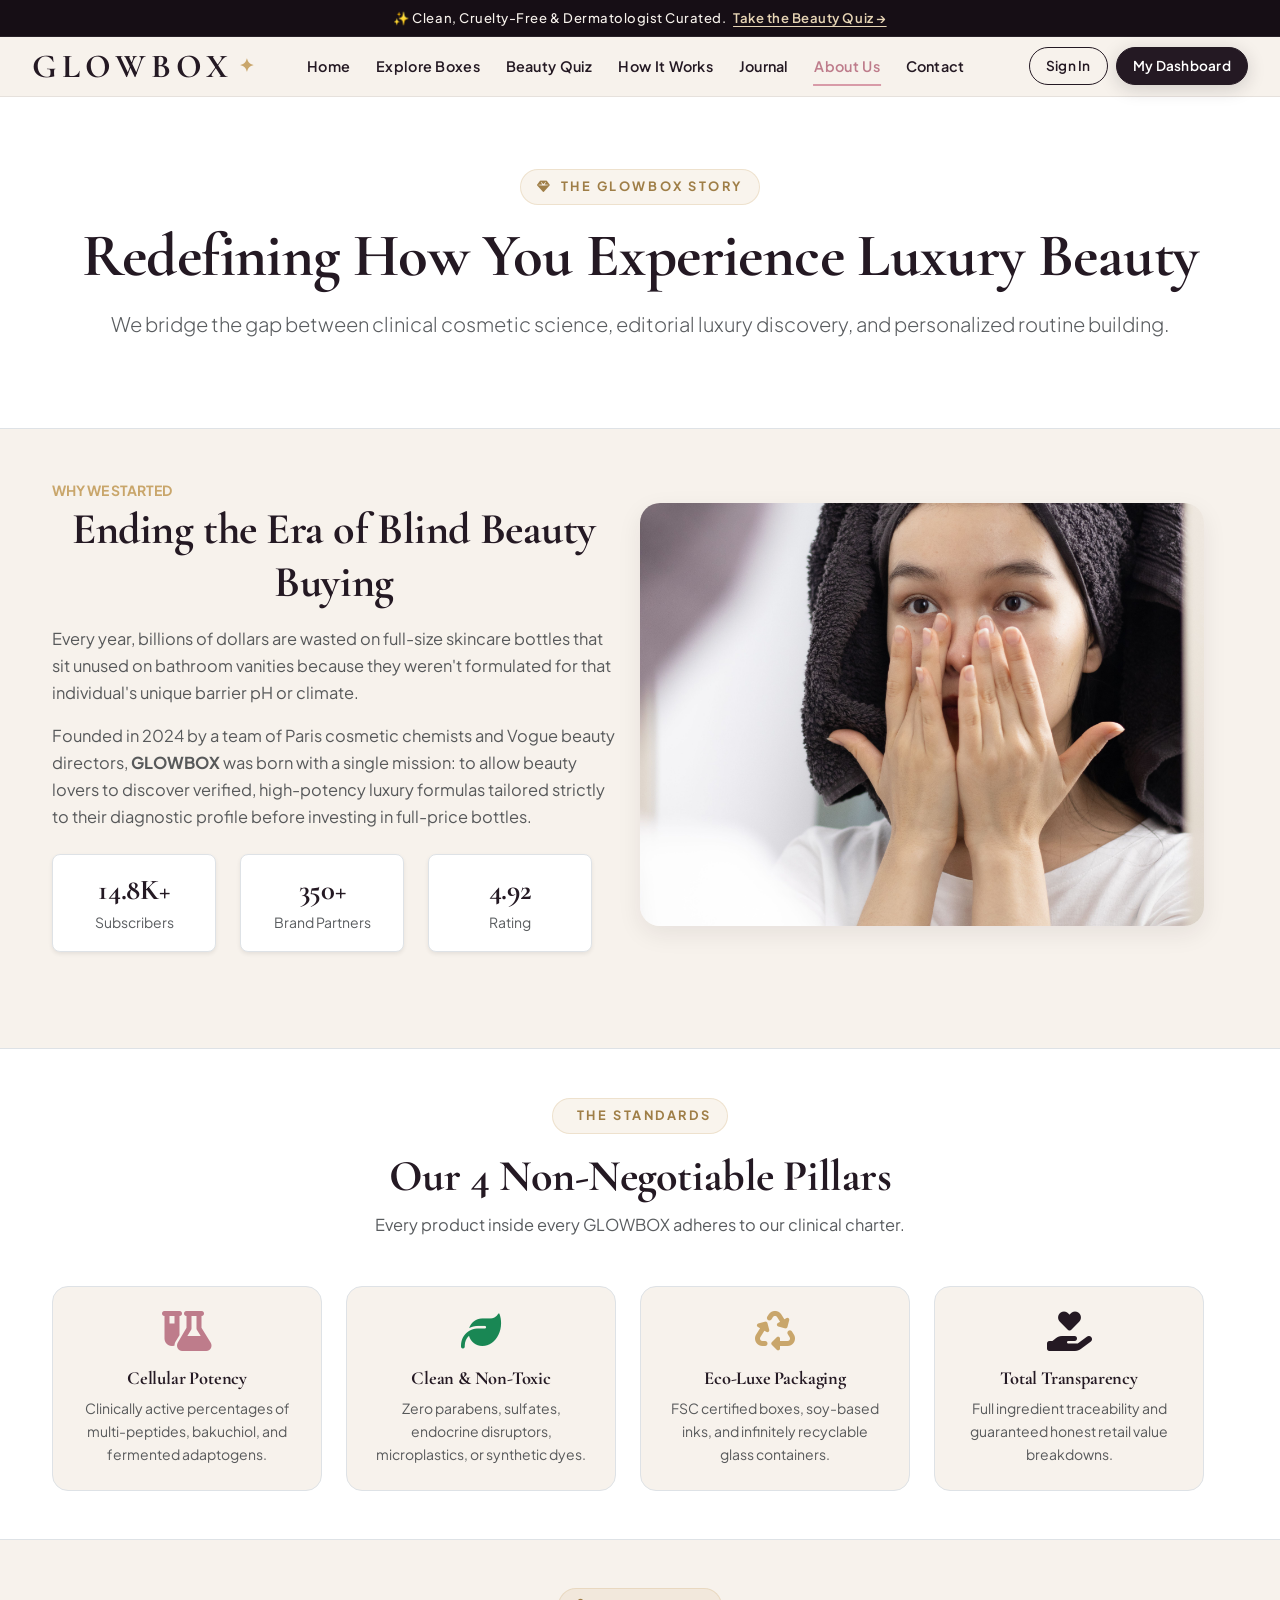
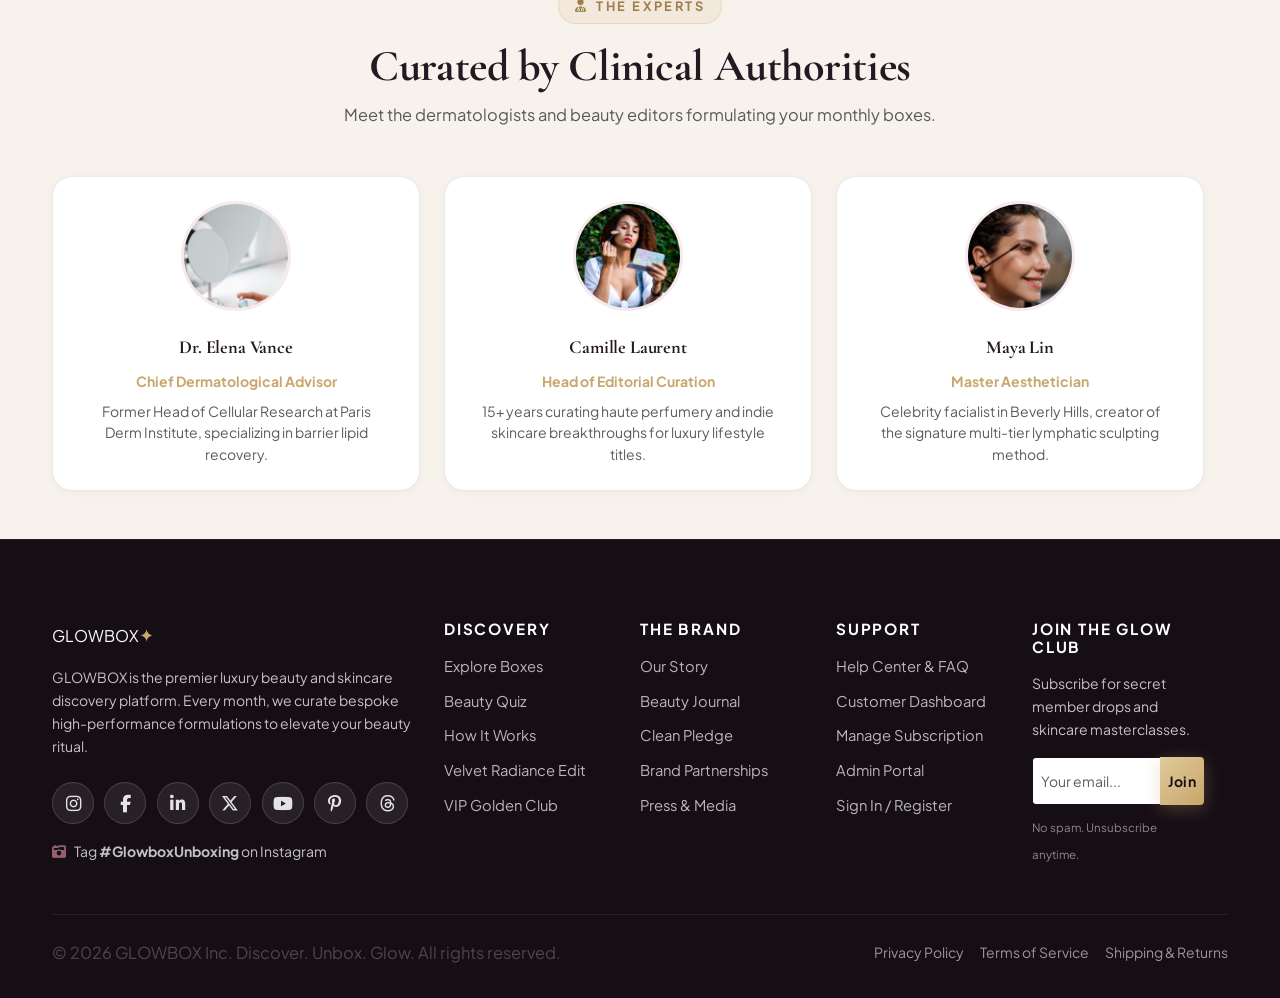
==== about.html @ e7deffc8 "first commit" ====
<!DOCTYPE html>
<html lang="en">
<head>
  <meta charset="UTF-8">
  <meta name="viewport" content="width=device-width, initial-scale=1.0">
  <title>About Us — Our Beauty Story & Clean Pledge | GLOWBOX</title>
  <meta name="description" content="Learn about GLOWBOX: Founded to revolutionize luxury beauty discovery through personalization, cellular cosmetic science, and sustainable curation.">

  <!-- Favicon -->
  <link rel="icon" type="image/svg+xml" href="favicon.svg">
  <!-- Bootstrap 5 CSS -->
  <link href="https://cdn.jsdelivr.net/npm/bootstrap@5.3.3/dist/css/bootstrap.min.css" rel="stylesheet">
  <!-- FontAwesome 6 -->
  <link rel="stylesheet" href="https://cdnjs.cloudflare.com/ajax/libs/font-awesome/6.5.2/css/all.min.css">
  <!-- AOS Animation -->
  <link href="https://unpkg.com/aos@2.3.1/dist/aos.css" rel="stylesheet">
  <!-- Custom Stylesheet -->
  <link rel="stylesheet" href="css/style.css">
</head>
<body>

  <!-- Top Announcement Bar -->
  <div class="glow-topbar text-center">
    <span>✨ Clean, Cruelty-Free & Dermatologist Curated. <a href="quiz.html" class="ms-1">Take the Beauty Quiz &rarr;</a></span>
  </div>

  <!-- Main Navigation Bar -->
  <nav class="navbar navbar-expand-xl glow-nav">
    <div class="container">
      <a class="navbar-brand" href="index.html">
        <span class="brand-logo-text">GLOWBOX<span class="brand-sparkle">✦</span></span>
      </a>

      <button class="navbar-toggler border-0" type="button" data-bs-toggle="collapse" data-bs-target="#glowNavbar">
        <i class="fa-solid fa-bars-staggered fs-4 text-plum"></i>
      </button>

      <div class="collapse navbar-collapse" id="glowNavbar">
        <ul class="navbar-nav mx-auto mb-2 mb-lg-0">
          <li class="nav-item"><a class="nav-link" href="index.html">Home</a></li>
          <li class="nav-item"><a class="nav-link" href="boxes.html">Explore Boxes</a></li>
          <li class="nav-item"><a class="nav-link" href="quiz.html">Beauty Quiz</a></li>
          <li class="nav-item"><a class="nav-link" href="how-it-works.html">How It Works</a></li>
          <li class="nav-item"><a class="nav-link" href="journal.html">Journal</a></li>
          <li class="nav-item"><a class="nav-link active" href="about.html">About Us</a></li>
          <li class="nav-item"><a class="nav-link" href="contact.html">Contact</a></li>
        </ul>

        <div class="d-flex align-items-center gap-2">
          <a href="login.html" class="btn btn-sm btn-glow-outline px-3">Sign In</a>
          <a href="dashboard.html" class="btn btn-sm btn-glow-plum px-3">My Dashboard</a>
        </div>
      </div>
    </div>
  </nav>

  <!-- Hero Section -->
  <header class="py-5 bg-white border-bottom">
    <div class="container text-center py-4">
      <span class="section-tag"><i class="fa-solid fa-gem"></i> The GLOWBOX Story</span>
      <h1 class="font-serif text-plum fw-bold mb-3">Redefining How You Experience Luxury Beauty</h1>
      <p class="lead text-muted max-w-700 mx-auto">
        We bridge the gap between clinical cosmetic science, editorial luxury discovery, and personalized routine building.
      </p>
    </div>
  </header>

  <!-- Story & Founders Section -->
  <section class="py-5">
    <div class="container">
      <div class="row align-items-center g-5 mb-5">
        <div class="col-lg-6" data-aos="fade-right">
          <span class="small text-champagne fw-bold text-uppercase">Why We Started</span>
          <h2 class="font-serif text-plum fw-bold mb-3">Ending the Era of Blind Beauty Buying</h2>
          <p class="text-muted mb-3">
            Every year, billions of dollars are wasted on full-size skincare bottles that sit unused on bathroom vanities because they weren't formulated for that individual's unique barrier pH or climate.
          </p>
          <p class="text-muted mb-4">
            Founded in 2024 by a team of Paris cosmetic chemists and Vogue beauty directors, <strong>GLOWBOX</strong> was born with a single mission: to allow beauty lovers to discover verified, high-potency luxury formulas tailored strictly to their diagnostic profile before investing in full-price bottles.
          </p>
          <div class="row g-3 text-center">
            <div class="col-4">
              <div class="p-3 bg-white rounded-3 border shadow-sm">
                <h3 class="font-serif text-plum fw-bold mb-0">14.8K+</h3>
                <small class="text-muted">Subscribers</small>
              </div>
            </div>
            <div class="col-4">
              <div class="p-3 bg-white rounded-3 border shadow-sm">
                <h3 class="font-serif text-plum fw-bold mb-0">350+</h3>
                <small class="text-muted">Brand Partners</small>
              </div>
            </div>
            <div class="col-4">
              <div class="p-3 bg-white rounded-3 border shadow-sm">
                <h3 class="font-serif text-plum fw-bold mb-0">4.92</h3>
                <small class="text-muted">Rating</small>
              </div>
            </div>
          </div>
        </div>

        <div class="col-lg-6" data-aos="fade-left">
          <div class="collage-frame-lg">
            <img src="image/pexels-content-prod-co-6925542.jpg" alt="GLOWBOX Founders and Formulators">
          </div>
        </div>
      </div>
    </div>
  </section>

  <!-- Our 4 Core Pillars -->
  <section class="py-5 bg-white border-top border-bottom">
    <div class="container">
      <div class="text-center max-w-700 mx-auto mb-5">
        <span class="section-tag"><i class="fa-solid fa-sparkles"></i> The Standards</span>
        <h2 class="font-serif text-plum fw-bold mb-2">Our 4 Non-Negotiable Pillars</h2>
        <p class="text-muted">Every product inside every GLOWBOX adheres to our clinical charter.</p>
      </div>

      <div class="row g-4">
        <div class="col-md-6 col-lg-3">
          <div class="p-4 bg-ivory rounded-4 border text-center h-100">
            <i class="fa-solid fa-flask-vial text-rose fs-1 mb-3"></i>
            <h5 class="font-serif text-plum fw-bold mb-2">Cellular Potency</h5>
            <p class="small text-muted m-0">Clinically active percentages of multi-peptides, bakuchiol, and fermented adaptogens.</p>
          </div>
        </div>
        <div class="col-md-6 col-lg-3">
          <div class="p-4 bg-ivory rounded-4 border text-center h-100">
            <i class="fa-solid fa-leaf text-success fs-1 mb-3"></i>
            <h5 class="font-serif text-plum fw-bold mb-2">Clean & Non-Toxic</h5>
            <p class="small text-muted m-0">Zero parabens, sulfates, endocrine disruptors, microplastics, or synthetic dyes.</p>
          </div>
        </div>
        <div class="col-md-6 col-lg-3">
          <div class="p-4 bg-ivory rounded-4 border text-center h-100">
            <i class="fa-solid fa-recycle text-champagne fs-1 mb-3"></i>
            <h5 class="font-serif text-plum fw-bold mb-2">Eco-Luxe Packaging</h5>
            <p class="small text-muted m-0">FSC certified boxes, soy-based inks, and infinitely recyclable glass containers.</p>
          </div>
        </div>
        <div class="col-md-6 col-lg-3">
          <div class="p-4 bg-ivory rounded-4 border text-center h-100">
            <i class="fa-solid fa-hand-holding-heart text-plum fs-1 mb-3"></i>
            <h5 class="font-serif text-plum fw-bold mb-2">Total Transparency</h5>
            <p class="small text-muted m-0">Full ingredient traceability and guaranteed honest retail value breakdowns.</p>
          </div>
        </div>
      </div>
    </div>
  </section>

  <!-- Editorial & Advisory Board -->
  <section class="py-5">
    <div class="container">
      <div class="text-center max-w-700 mx-auto mb-5">
        <span class="section-tag"><i class="fa-solid fa-user-doctor"></i> The Experts</span>
        <h2 class="font-serif text-plum fw-bold mb-2">Curated by Clinical Authorities</h2>
        <p class="text-muted">Meet the dermatologists and beauty editors formulating your monthly boxes.</p>
      </div>

      <div class="row g-4 justify-content-center">
        <div class="col-md-4">
          <div class="luxury-card p-4 bg-white text-center h-100">
            <img src="image/pexels-pavel-danilyuk-6417924.jpg" alt="Dr. Elena Vance" class="img-team-headshot">
            <h5 class="font-serif text-plum fw-bold mb-1">Dr. Elena Vance</h5>
            <small class="text-champagne fw-bold d-block mb-2">Chief Dermatological Advisor</small>
            <p class="small text-muted m-0">Former Head of Cellular Research at Paris Derm Institute, specializing in barrier lipid recovery.</p>
          </div>
        </div>
        <div class="col-md-4">
          <div class="luxury-card p-4 bg-white text-center h-100">
            <img src="image/pexels-jonathan-freitas-1549980-3090207.jpg" alt="Camille Laurent" class="img-team-headshot">
            <h5 class="font-serif text-plum fw-bold mb-1">Camille Laurent</h5>
            <small class="text-champagne fw-bold d-block mb-2">Head of Editorial Curation</small>
            <p class="small text-muted m-0">15+ years curating haute perfumery and indie skincare breakthroughs for luxury lifestyle titles.</p>
          </div>
        </div>
        <div class="col-md-4">
          <div class="luxury-card p-4 bg-white text-center h-100">
            <img src="image/pexels-a-darmel-8990740.jpg" alt="Maya Lin" class="img-team-headshot">
            <h5 class="font-serif text-plum fw-bold mb-1">Maya Lin</h5>
            <small class="text-champagne fw-bold d-block mb-2">Master Aesthetician</small>
            <p class="small text-muted m-0">Celebrity facialist in Beverly Hills, creator of the signature multi-tier lymphatic sculpting method.</p>
          </div>
        </div>
      </div>
    </div>
  </section>

  <!-- Luxury Footer -->
  <footer class="glow-footer">
    <div class="container">
      <div class="row g-4 g-lg-5 mb-5">
        <div class="col-lg-4">
          <a href="index.html" class="d-inline-block mb-3">
            <span class="brand-logo-text text-white">GLOWBOX<span class="brand-sparkle">✦</span></span>
          </a>
          <p class="small text-white opacity-75 mb-4">
            GLOWBOX is the premier luxury beauty and skincare discovery platform. Every month, we curate bespoke high-performance formulations to elevate your beauty ritual.
          </p>
          <div class="footer-social-strip mb-3">
            <a href="https://www.instagram.com/glowboxbeauty" target="_blank" rel="noopener noreferrer" class="social-circle soc-insta" title="Instagram @glowboxbeauty"><i class="fa-brands fa-instagram"></i></a>
            <a href="https://www.facebook.com/glowboxbeauty" target="_blank" rel="noopener noreferrer" class="social-circle soc-fb" title="Facebook @glowboxbeauty"><i class="fa-brands fa-facebook-f"></i></a>
            <a href="https://www.linkedin.com/company/glowboxluxury" target="_blank" rel="noopener noreferrer" class="social-circle soc-linkedin" title="LinkedIn @glowboxluxury"><i class="fa-brands fa-linkedin-in"></i></a>
            <a href="https://twitter.com/glowboxbeauty" target="_blank" rel="noopener noreferrer" class="social-circle soc-x" title="X / Twitter @glowboxbeauty"><i class="fa-brands fa-x-twitter"></i></a>
            <a href="https://www.youtube.com/@glowboxbeauty" target="_blank" rel="noopener noreferrer" class="social-circle soc-yt" title="YouTube GLOWBOX Masterclasses"><i class="fa-brands fa-youtube"></i></a>
            <a href="https://www.pinterest.com/glowboxluxury" target="_blank" rel="noopener noreferrer" class="social-circle soc-pin" title="Pinterest @glowboxluxury"><i class="fa-brands fa-pinterest-p"></i></a>
            <a href="https://www.threads.net/@glowboxbeauty" target="_blank" rel="noopener noreferrer" class="social-circle soc-threads" title="Threads @glowbox"><i class="fa-brands fa-threads"></i></a>
          </div>
          <div class="d-flex align-items-center gap-2 small text-white opacity-75">
            <i class="fa-solid fa-camera-retro text-rose"></i>
            <span>Tag <strong>#GlowboxUnboxing</strong> on Instagram</span>
          </div>
        </div>

        <div class="col-6 col-md-3 col-lg-2">
          <h6 class="text-white fw-bold mb-3">Discovery</h6>
          <ul class="list-unstyled">
            <li><a href="boxes.html" class="footer-link">Explore Boxes</a></li>
            <li><a href="quiz.html" class="footer-link">Beauty Quiz</a></li>
            <li><a href="how-it-works.html" class="footer-link">How It Works</a></li>
            <li><a href="box-detail.html?id=box-velvet-radiance" class="footer-link">Velvet Radiance Edit</a></li>
            <li><a href="box-detail.html?id=box-golden-luxe" class="footer-link">VIP Golden Club</a></li>
          </ul>
        </div>

        <div class="col-6 col-md-3 col-lg-2">
          <h6 class="text-white fw-bold mb-3">The Brand</h6>
          <ul class="list-unstyled">
            <li><a href="about.html" class="footer-link">Our Story</a></li>
            <li><a href="journal.html" class="footer-link">Beauty Journal</a></li>
            <li><a href="about.html" class="footer-link">Clean Pledge</a></li>
            <li><a href="contact.html" class="footer-link">Brand Partnerships</a></li>
            <li><a href="contact.html" class="footer-link">Press & Media</a></li>
          </ul>
        </div>

        <div class="col-6 col-md-3 col-lg-2">
          <h6 class="text-white fw-bold mb-3">Support</h6>
          <ul class="list-unstyled">
            <li><a href="contact.html" class="footer-link">Help Center & FAQ</a></li>
            <li><a href="dashboard.html" class="footer-link">Customer Dashboard</a></li>
            <li><a href="dashboard.html#subscription" class="footer-link">Manage Subscription</a></li>
            <li><a href="admin.html" class="footer-link">Admin Portal</a></li>
            <li><a href="login.html" class="footer-link">Sign In / Register</a></li>
          </ul>
        </div>

        <div class="col-md-6 col-lg-2">
          <h6 class="text-white fw-bold mb-3">Join The Glow Club</h6>
          <p class="small text-white opacity-75 mb-3">Subscribe for secret member drops and skincare masterclasses.</p>
          <form onsubmit="event.preventDefault(); showGlowToast('Subscribed! ✨', 'You are on the VIP Beauty Insider list.', 'success');">
            <div class="input-group input-group-sm mb-2">
              <input type="email" class="form-control" placeholder="Your email..." required>
              <button class="btn btn-glow-champagne" type="submit">Join</button>
            </div>
            <small class="text-white opacity-50" style="font-size: 0.72rem;">No spam. Unsubscribe anytime.</small>
          </form>
        </div>
      </div>

      <div class="d-flex flex-column flex-md-row justify-content-between align-items-center pt-4 border-top border-secondary border-opacity-25 small opacity-75">
        <p class="m-0">© 2026 GLOWBOX Inc. Discover. Unbox. Glow. All rights reserved.</p>
        <div class="d-flex gap-3 mt-2 mt-md-0">
          <a href="#" class="text-white opacity-75">Privacy Policy</a>
          <a href="#" class="text-white opacity-75">Terms of Service</a>
          <a href="#" class="text-white opacity-75">Shipping & Returns</a>
        </div>
      </div>
    </div>
  </footer>

  <!-- Scripts -->
  <script src="https://cdn.jsdelivr.net/npm/bootstrap@5.3.3/dist/js/bootstrap.bundle.min.js"></script>
  <script src="https://unpkg.com/aos@2.3.1/dist/aos.js"></script>
  <script src="js/data.js"></script>
  <script src="js/main.js"></script>
</body>
</html>
---- css/style.css ----
/* ==========================================================================
   GLOWBOX - LUXURY BEAUTY SUBSCRIPTION & DISCOVERY PLATFORM
   Design System & Master Stylesheet
   Palette:
     Midnight Plum: #241923
     Plum Darker:   #191118
     Soft Rose:     #D89BA8
     Blush Light:   #FDF6F7
     Warm Ivory:    #F7F2EC
     Champagne:     #C9A66B
     Champagne Soft:#DFCA9B
     Deep Charcoal: #202023
   ========================================================================== */

@import url('https://fonts.googleapis.com/css2?family=Cormorant+Garamond:ital,wght@0,400;0,500;0,600;0,700;1,400;1,600&family=Plus+Jakarta+Sans:wght@300;400;500;600;700;800&family=Playfair+Display:ital,wght@0,400;0,600;0,700;1,400&display=swap');

:root {
  --font-heading: 'Cormorant Garamond', Georgia, serif;
  --font-serif-accent: 'Playfair Display', Georgia, serif;
  --font-body: 'Plus Jakarta Sans', -apple-system, BlinkMacSystemFont, 'Segoe UI', Roboto, sans-serif;

  --color-plum: #241923;
  --color-plum-dark: #160e15;
  --color-plum-light: #372736;
  --color-rose: #D89BA8;
  --color-rose-deep: #BE7C8B;
  --color-rose-light: #F7EAEF;
  --color-ivory: #F7F2EC;
  --color-ivory-dark: #ECE5DC;
  --color-champagne: #C9A66B;
  --color-champagne-light: #E7D5B5;
  --color-champagne-dark: #9F7E47;
  --color-charcoal: #202023;
  --color-charcoal-muted: #5C5862;
  --color-border: rgba(36, 25, 35, 0.09);
  --color-border-dark: rgba(255, 255, 255, 0.12);
  --color-white: #FFFFFF;
  --color-success: #2E7D32;
  --color-warning: #ED6C02;
  --color-info: #0288D1;
  --color-danger: #D32F2F;

  --shadow-sm: 0 2px 8px rgba(36, 25, 35, 0.04);
  --shadow-md: 0 8px 24px rgba(36, 25, 35, 0.08);
  --shadow-lg: 0 16px 40px rgba(36, 25, 35, 0.12);
  --shadow-xl: 0 24px 60px rgba(36, 25, 35, 0.16);
  --shadow-glow: 0 0 35px rgba(216, 155, 168, 0.35);

  --radius-sm: 8px;
  --radius-md: 14px;
  --radius-lg: 20px;
  --radius-xl: 30px;
  --radius-full: 9999px;

  --transition-fast: 0.2s cubic-bezier(0.4, 0, 0.2, 1);
  --transition-base: 0.35s cubic-bezier(0.4, 0, 0.2, 1);
  --transition-slow: 0.55s cubic-bezier(0.16, 1, 0.3, 1);
}

/* Base & Reset */
*, *::before, *::after {
  box-sizing: border-box;
  margin: 0;
  padding: 0;
}

html {
  overflow-x: clip;
  scroll-behavior: smooth;
  width: 100%;
}

body {
  font-family: var(--font-body);
  background-color: var(--color-ivory);
  color: var(--color-charcoal);
  line-height: 1.65;
  overflow-x: clip;
  width: 100%;
  position: relative;
  -webkit-font-smoothing: antialiased;
}

/* ==========================================================================
   UNIFIED CONTAINER & SECTION ARCHITECTURE (Identical across ALL pages)
   ========================================================================== */
.container, .container-fluid, .container-xxl, .container-xl, .container-lg, .container-md, .container-sm {
  width: 100%;
  margin-right: auto;
  margin-left: auto;
}

.container {
  max-width: 1240px;
  padding-left: clamp(1rem, 3.5vw, 2rem);
  padding-right: clamp(1rem, 3.5vw, 2rem);
}

section {
  padding-top: clamp(2.75rem, 5.5vw, 5.5rem);
  padding-bottom: clamp(2.75rem, 5.5vw, 5.5rem);
  position: relative;
  width: 100%;
}

header.page-header, .page-header {
  padding-top: clamp(2.25rem, 4.5vw, 4.5rem);
  padding-bottom: clamp(2.25rem, 4.5vw, 4.5rem);
  position: relative;
  width: 100%;
}

/* ==========================================================================
   STRICT CENTER ALIGNMENT ARCHITECTURE (Across all pages & breakpoints)
   ========================================================================== */
h1, .page-header h1, .hero-wrapper h1, .text-center-strict,
h2, .section-header h2,
.hero-title-main {
  text-align: center !important;
  margin-left: auto;
  margin-right: auto;
  word-break: break-word;
  overflow-wrap: break-word;
}

.page-header, .section-header, .section-title-wrap {
  text-align: center;
  margin-left: auto;
  margin-right: auto;
  display: flex;
  flex-direction: column;
  align-items: center;
  justify-content: center;
}

.page-header .section-tag,
.section-header .section-tag,
.section-tag,
.text-center .section-tag {
  margin-left: auto;
  margin-right: auto;
  display: inline-flex;
  text-align: center;
  justify-content: center;
}

.page-header p,
.section-header p,
.section-intro-text,
.lead-centered,
.section-lead {
  text-align: center;
  max-width: 720px;
  margin-left: auto;
  margin-right: auto;
  line-height: 1.65;
}

/* Card Content Strict Center Alignment System */
.luxury-card,
.step-card,
.quiz-option-card,
.testimonial-card,
.product-detail-card,
.help-card,
.contact-card,
.vault-product-card {
  text-align: center;
  display: flex;
  flex-direction: column;
  align-items: center;
  justify-content: space-between;
}

.luxury-card .card-img-wrap,
.luxury-card .img-product-wrap,
.luxury-card .img-journal-wrap,
.step-card .img-step-wrap,
.step-card .img-timeline-step-wrap {
  width: 100%;
  margin-left: auto;
  margin-right: auto;
}

.luxury-card .card-body-luxury,
.luxury-card > div:not(.card-img-wrap):not(.img-journal-wrap):not(.img-product-wrap):last-child {
  text-align: center;
  display: flex;
  flex-direction: column;
  align-items: center;
  justify-content: space-between;
  flex: 1 1 auto;
  width: 100%;
  padding: 1.5rem 1.25rem;
}

.luxury-card h1, .luxury-card h2, .luxury-card h3, .luxury-card h4, .luxury-card h5, .luxury-card h6,
.step-card h3, .step-card h4, .step-card h5, .step-card h6,
.quiz-option-card h5, .quiz-option-card h6 {
  text-align: center !important;
  width: 100%;
  margin-left: auto;
  margin-right: auto;
  display: flex;
  align-items: center;
  justify-content: center;
  min-height: 2.5rem;
}

.luxury-card p, .luxury-card small,
.step-card p, .step-card small,
.quiz-option-card p, .quiz-option-card small {
  text-align: center !important;
  margin-left: auto;
  margin-right: auto;
  max-width: 95%;
  line-height: 1.55;
}

.card-meta-row,
.luxury-card .meta-row,
.luxury-card .card-meta {
  width: 100%;
  display: flex;
  align-items: center;
  justify-content: center;
  text-align: center;
  gap: 0.75rem;
  margin-bottom: 0.5rem;
  flex-wrap: wrap;
}

.card-price-row,
.luxury-card .price-row,
.luxury-card .card-price-block {
  width: 100%;
  display: flex;
  flex-direction: column;
  align-items: center;
  justify-content: center;
  text-align: center;
  margin: 0.75rem auto;
  padding-top: 0.75rem;
  border-top: 1px solid var(--color-border);
}

.luxury-card .card-action-row,
.luxury-card .card-footer-luxury,
.luxury-card .d-grid,
.card-button-group {
  width: 100%;
  display: flex;
  flex-direction: column;
  align-items: center;
  justify-content: center;
  margin-top: auto !important;
  gap: 0.5rem;
}

.luxury-card .btn,
.luxury-card a.btn,
.luxury-card button,
.step-card .btn,
.card-action-row .btn,
.card-button-group .btn {
  width: 100%;
  max-width: 100%;
  margin-left: auto;
  margin-right: auto;
  text-align: center;
  justify-content: center;
  display: inline-flex;
}

.step-card {
  display: flex;
  flex-direction: column;
  align-items: center;
  text-align: center;
}

.step-number {
  margin: 0 auto 1.25rem;
}

/* Links Centering & Container Constraints */
.card-link-centered,
.luxury-card a:not(.btn) {
  text-align: center;
  display: inline-block;
  margin-left: auto;
  margin-right: auto;
}

h1, h2, h3, h4, .font-serif {
  font-family: var(--font-heading);
  font-weight: 600;
  color: var(--color-plum);
  letter-spacing: -0.01em;
  word-break: break-word;
}

h1 { font-size: clamp(2.2rem, 4vw + 1rem, 3.8rem); line-height: 1.15; text-align: center; }
h2 { font-size: clamp(1.8rem, 2.5vw + 0.8rem, 2.75rem); line-height: 1.2; }
h3 { font-size: clamp(1.35rem, 1.5vw + 0.6rem, 2rem); line-height: 1.3; }
h4 { font-size: clamp(1.15rem, 1vw + 0.4rem, 1.45rem); }
h5 { font-size: 1.15rem; }
h6 { font-size: 0.95rem; text-transform: uppercase; letter-spacing: 0.12em; }

p {
  color: var(--color-charcoal-muted);
  font-size: 1.025rem;
}

a {
  color: var(--color-plum);
  text-decoration: none;
  transition: var(--transition-fast);
}
a:hover {
  color: var(--color-rose-deep);
}

img {
  max-width: 100%;
  height: auto;
  display: block;
}

/* Luxury Utilities & Badges */
.bg-plum { background-color: var(--color-plum) !important; color: #fff; }
.bg-plum-dark { background-color: var(--color-plum-dark) !important; color: #fff; }
.bg-rose-soft { background-color: var(--color-rose-light) !important; }
.bg-ivory { background-color: var(--color-ivory) !important; }
.bg-champagne { background-color: var(--color-champagne) !important; color: #fff; }
.text-plum { color: var(--color-plum) !important; }
.text-rose { color: var(--color-rose-deep) !important; }
.text-champagne { color: var(--color-champagne) !important; }
.text-muted-custom { color: var(--color-charcoal-muted) !important; }

.section-tag {
  display: inline-flex;
  align-items: center;
  justify-content: center;
  gap: 0.5rem;
  font-size: 0.8rem;
  text-transform: uppercase;
  letter-spacing: 0.2em;
  font-weight: 700;
  color: var(--color-champagne-dark);
  background: rgba(201, 166, 107, 0.12);
  padding: 0.4rem 1rem;
  border-radius: var(--radius-full);
  margin-bottom: 1rem;
  border: 1px solid rgba(201, 166, 107, 0.25);
  white-space: normal;
  text-align: center;
}

.section-tag.dark {
  background: rgba(255, 255, 255, 0.1);
  color: var(--color-champagne-light);
  border-color: rgba(255, 255, 255, 0.15);
}

.luxury-badge {
  display: inline-flex;
  align-items: center;
  justify-content: center;
  gap: 0.35rem;
  font-size: 0.75rem;
  font-weight: 600;
  text-transform: uppercase;
  letter-spacing: 0.08em;
  padding: 0.3rem 0.75rem;
  border-radius: var(--radius-full);
  background: #fff;
  color: var(--color-plum);
  box-shadow: var(--shadow-sm);
  white-space: nowrap;
}

.luxury-badge.badge-gold {
  background: linear-gradient(135deg, #DFCA9B, #C9A66B);
  color: var(--color-plum-dark);
  font-weight: 700;
}

.luxury-badge.badge-rose {
  background: var(--color-rose-light);
  color: var(--color-plum);
  border: 1px solid rgba(216, 155, 168, 0.4);
}

.luxury-badge.badge-clean {
  background: #E8F5E9;
  color: #1B5E20;
}

/* ==========================================================================
   EQUAL BUTTON SIZING & ARCHITECTURE
   ========================================================================== */
.btn-glow-plum,
.btn-glow-champagne,
.btn-glow-outline,
.btn-glow-rose,
.btn-glow-outline-light {
  min-height: 48px;
  padding: 0.75rem 1.6rem;
  border-radius: var(--radius-full);
  font-weight: 600;
  font-size: 0.95rem;
  letter-spacing: 0.02em;
  transition: var(--transition-base);
  display: inline-flex;
  align-items: center;
  justify-content: center;
  gap: 0.6rem;
  text-align: center;
  white-space: nowrap;
  box-sizing: border-box;
}

.btn-glow-plum {
  background-color: var(--color-plum);
  color: #fff;
  border: 1px solid var(--color-plum);
  box-shadow: 0 4px 18px rgba(36, 25, 35, 0.18);
}
.btn-glow-plum:hover {
  background-color: var(--color-plum-dark);
  color: #fff;
  transform: translateY(-2px);
  box-shadow: 0 8px 24px rgba(36, 25, 35, 0.28);
}

.btn-glow-champagne {
  background: linear-gradient(135deg, #DFCA9B, #C9A66B);
  color: var(--color-plum-dark);
  border: none;
  font-weight: 700;
  box-shadow: 0 4px 18px rgba(201, 166, 107, 0.3);
}
.btn-glow-champagne:hover {
  background: linear-gradient(135deg, #E7D5B5, #DFCA9B);
  color: var(--color-plum-dark);
  transform: translateY(-2px);
  box-shadow: 0 8px 28px rgba(201, 166, 107, 0.45);
}

.btn-glow-outline {
  background: transparent;
  color: var(--color-plum);
  border: 1.5px solid var(--color-plum);
}
.btn-glow-outline:hover {
  background: var(--color-plum);
  color: #fff;
  transform: translateY(-2px);
}

.btn-glow-outline-light {
  background: transparent;
  color: #fff;
  border: 1.5px solid rgba(255, 255, 255, 0.6);
}
.btn-glow-outline-light:hover {
  background: #fff;
  color: var(--color-plum);
  border-color: #fff;
}

.btn-glow-rose {
  background-color: var(--color-rose);
  color: var(--color-plum-dark);
  border: none;
}
.btn-glow-rose:hover {
  background-color: var(--color-rose-deep);
  color: #fff;
  transform: translateY(-2px);
}

/* Small Button Variant */
.btn-sm.btn-glow-plum,
.btn-sm.btn-glow-champagne,
.btn-sm.btn-glow-outline,
.btn-sm.btn-glow-rose {
  min-height: 38px;
  padding: 0.45rem 1.15rem;
  font-size: 0.85rem;
}

/* Form Controls */
.form-control, .form-select {
  min-height: 48px;
  border-radius: var(--radius-md);
  border: 1.5px solid var(--color-border);
  padding: 0.65rem 1.15rem;
  font-size: 0.95rem;
  transition: var(--transition-fast);
  background-color: #fff;
  max-width: 100%;
}
.form-control:focus, .form-select:focus {
  border-color: var(--color-rose);
  box-shadow: 0 0 0 3px rgba(216, 155, 168, 0.25);
  outline: none;
}
textarea.form-control {
  min-height: 120px;
}

/* Navigation Bar — Fixed in ALL Views */
.glow-nav,
#customerDashboardRoot > nav,
#adminDashboardRoot > nav {
  position: -webkit-sticky !important;
  position: sticky !important;
  top: 0 !important;
  left: 0 !important;
  right: 0 !important;
  width: 100% !important;
  z-index: 1040 !important;
  background: rgba(247, 242, 236, 0.98);
  backdrop-filter: blur(14px);
  -webkit-backdrop-filter: blur(14px);
  border-bottom: 1px solid rgba(36, 25, 35, 0.08);
  transition: var(--transition-base);
  padding: 0.65rem 0;
}

.glow-nav.nav-scrolled {
  background: rgba(255, 255, 255, 0.99) !important;
  box-shadow: 0 4px 20px rgba(36, 25, 35, 0.08);
}

.glow-nav .container,
.glow-nav .container-fluid {
  max-width: 1440px;
  display: flex;
  align-items: center;
  justify-content: space-between;
  position: relative;
}

.navbar-brand {
  margin-right: 0;
  padding: 0;
  display: inline-flex;
  align-items: center;
  z-index: 2;
}

.navbar-brand .brand-logo-text {
  font-family: var(--font-heading);
  font-size: clamp(1.4rem, 4vw, 2.1rem);
  font-weight: 700;
  letter-spacing: 0.15em;
  color: var(--color-plum);
  display: flex;
  align-items: center;
  gap: 0.35rem;
  line-height: 1;
  transition: var(--transition-fast);
}

.navbar-brand:hover .brand-logo-text {
  color: var(--color-plum-dark);
}

.brand-sparkle {
  color: var(--color-champagne);
  font-size: 1.15rem;
  animation: pulseGlow 2.5s infinite;
}

.navbar-toggler {
  border: none !important;
  outline: none !important;
  box-shadow: none !important;
  padding: 0.5rem;
  min-width: 44px;
  min-height: 44px;
  display: flex;
  align-items: center;
  justify-content: center;
  border-radius: var(--radius-sm);
  background: rgba(36, 25, 35, 0.05);
  color: var(--color-plum);
  cursor: pointer;
  transition: var(--transition-fast);
  margin-left: auto;
  z-index: 2;
}

.navbar-toggler:hover {
  background: rgba(36, 25, 35, 0.1);
  color: var(--color-rose-deep);
  transform: scale(1.05);
}

.navbar-toggler:focus {
  box-shadow: 0 0 0 2px var(--color-rose) !important;
}

.navbar-toggler i {
  font-size: 1.35rem;
  transition: transform 0.3s ease;
}

.navbar-toggler[aria-expanded="true"] i {
  transform: rotate(90deg);
}

.navbar-nav .nav-link {
  font-size: 0.92rem;
  font-weight: 600;
  color: var(--color-plum);
  padding: 0.5rem 0.85rem !important;
  letter-spacing: 0.02em;
  position: relative;
  transition: var(--transition-fast);
  white-space: nowrap !important;
  word-break: keep-all !important;
  display: inline-block;
}

.navbar-nav .nav-link::after {
  content: '';
  position: absolute;
  bottom: 0;
  left: 50%;
  transform: translateX(-50%);
  width: 0;
  height: 2px;
  background: var(--color-rose);
  transition: var(--transition-fast);
}

.navbar-nav .nav-link:hover::after,
.navbar-nav .nav-link.active::after {
  width: calc(100% - 1.2rem);
}

.navbar-nav .nav-link.active {
  color: var(--color-rose-deep) !important;
}

/* ==========================================================================
   STRICT MOBILE + TABLET + 1024PX NAVBAR COLLAPSE
   At 320px, 375px, 425px, 576px, 768px, 834px, 900px, 1024px:
   Navbar shows ONLY [ LOGO ] on Left & [ ☰ HAMBURGER ] on Right.
   Everything else is cleanly contained inside the hamburger menu panel.
   ========================================================================== */
@media (max-width: 1199.98px) {
  .glow-nav .navbar-toggler {
    display: flex !important;
  }

  .glow-nav .navbar-collapse {
    background: #ffffff;
    border: 1px solid var(--color-border);
    border-radius: var(--radius-lg);
    padding: 1.5rem 1.25rem;
    margin-top: 0.85rem;
    box-shadow: var(--shadow-xl);
    width: 100%;
    max-height: calc(100vh - 85px);
    overflow-y: auto;
    -webkit-overflow-scrolling: touch;
    z-index: 1050;
  }

  .glow-nav .navbar-nav {
    padding-bottom: 1rem;
    margin-bottom: 1rem;
    border-bottom: 1px solid var(--color-border);
    gap: 0.35rem;
    width: 100%;
    display: flex;
    flex-direction: column;
    text-align: center;
  }

  .glow-nav .navbar-nav .nav-link {
    padding: 0.75rem 1rem !important;
    font-size: 1.05rem;
    font-weight: 600;
    border-radius: var(--radius-sm);
    text-align: center;
  }

  .glow-nav .navbar-nav .nav-link:hover,
  .glow-nav .navbar-nav .nav-link.active {
    background: var(--color-rose-light);
    color: var(--color-plum-dark) !important;
  }

  .glow-nav .navbar-nav .nav-link::after {
    display: none;
  }

  .glow-nav .nav-cta-group,
  .glow-nav .navbar-collapse .d-flex {
    display: flex !important;
    flex-direction: column !important;
    gap: 0.65rem !important;
    width: 100% !important;
    margin-left: 0 !important;
    align-items: stretch !important;
  }

  .glow-nav .nav-cta-group .btn,
  .glow-nav .navbar-collapse .btn {
    width: 100% !important;
    min-height: 46px;
    display: flex;
    align-items: center;
    justify-content: center;
    font-size: 0.95rem;
  }
}

/* Desktop View (> 1024px, 1200px+) */
@media (min-width: 1200px) {
  .glow-nav .navbar-toggler {
    display: none !important;
  }
  .glow-nav .navbar-brand {
    flex-shrink: 0 !important;
  }
  .glow-nav .navbar-collapse {
    display: flex !important;
    flex-direction: row !important;
    flex-wrap: nowrap !important;
    align-items: center !important;
    justify-content: space-between !important;
    background: transparent;
    border: none;
    padding: 0;
    margin: 0;
    box-shadow: none;
  }
  .glow-nav .navbar-nav {
    display: flex !important;
    flex-direction: row !important;
    flex-wrap: nowrap !important;
    align-items: center !important;
    gap: 0.25rem !important;
    margin: 0 auto !important;
    padding: 0 !important;
    border-bottom: none !important;
  }
  .glow-nav .navbar-nav .nav-item {
    white-space: nowrap !important;
    flex-shrink: 0 !important;
    display: flex;
    align-items: center;
  }
  .glow-nav .navbar-nav .nav-link {
    white-space: nowrap !important;
    word-break: keep-all !important;
    padding: 0.45rem 0.68rem !important;
    font-size: 0.9rem;
    display: inline-block;
  }
  .glow-nav .nav-cta-group,
  .glow-nav .navbar-collapse > .d-flex {
    display: flex !important;
    flex-direction: row !important;
    flex-wrap: nowrap !important;
    align-items: center !important;
    gap: 0.5rem !important;
    flex-shrink: 0 !important;
    white-space: nowrap !important;
    margin-left: 1rem !important;
  }
  .glow-nav .nav-cta-group .btn,
  .glow-nav .navbar-collapse > .d-flex .btn {
    white-space: nowrap !important;
    flex-shrink: 0 !important;
  }
}

/* Announcement Top Bar */
.glow-topbar {
  background: var(--color-plum-dark);
  color: var(--color-ivory);
  font-size: 0.82rem;
  font-weight: 500;
  padding: 0.45rem 1rem;
  letter-spacing: 0.04em;
  border-bottom: 1px solid rgba(255, 255, 255, 0.08);
}

.glow-topbar a {
  color: var(--color-champagne-light);
  font-weight: 600;
  text-decoration: underline;
  text-underline-offset: 3px;
}

/* Hero Section */
.hero-wrapper {
  position: relative;
  padding: clamp(3rem, 6vw, 6rem) 0;
  overflow: hidden;
  background: radial-gradient(circle at 80% 20%, rgba(216, 155, 168, 0.25) 0%, rgba(247, 242, 236, 1) 60%);
  width: 100%;
}

.hero-glow-blob {
  position: absolute;
  width: 550px;
  height: 550px;
  border-radius: 50%;
  filter: blur(80px);
  opacity: 0.35;
  pointer-events: none;
  max-width: 100%;
}
.blob-1 {
  background: var(--color-rose);
  top: -150px;
  right: -100px;
}
.blob-2 {
  background: var(--color-champagne-light);
  bottom: -150px;
  left: -150px;
}

.hero-title-highlight {
  font-style: italic;
  font-family: var(--font-serif-accent);
  color: var(--color-rose-deep);
  position: relative;
}

.hero-img-box {
  position: relative;
  border-radius: var(--radius-xl);
  overflow: hidden;
  box-shadow: var(--shadow-xl);
  width: 100%;
}

.hero-img-box img {
  width: 100%;
  height: 540px;
  object-fit: cover;
  transition: transform 0.8s ease;
}
.hero-img-box:hover img {
  transform: scale(1.03);
}

.hero-floating-card {
  position: absolute;
  background: rgba(255, 255, 255, 0.92);
  backdrop-filter: blur(12px);
  border: 1px solid rgba(255, 255, 255, 0.6);
  padding: 1rem 1.25rem;
  border-radius: var(--radius-lg);
  box-shadow: var(--shadow-lg);
  z-index: 2;
  animation: floatAnim 4s ease-in-out infinite alternate;
}

.card-pos-1 {
  bottom: 2rem;
  left: -2rem;
}

.card-pos-2 {
  top: 2.5rem;
  right: -1.5rem;
  animation-delay: 2s;
}

/* Card Designs & Strict Height Architecture */
.luxury-card {
  background: #fff;
  border-radius: var(--radius-lg);
  border: 1px solid var(--color-border);
  box-shadow: var(--shadow-sm);
  transition: var(--transition-base);
  height: 100%;
  display: flex;
  flex-direction: column;
  overflow: hidden;
  position: relative;
  width: 100%;
}

.luxury-card:hover {
  transform: translateY(-6px);
  box-shadow: var(--shadow-lg);
  border-color: rgba(216, 155, 168, 0.4);
}

.luxury-card .card-body-luxury,
.luxury-card > div:not(.card-img-wrap):not(.img-journal-wrap):not(.img-product-wrap):last-child {
  display: flex;
  flex-direction: column;
  flex: 1 1 auto;
  justify-content: space-between;
}

.luxury-card .card-action-row,
.luxury-card .mt-auto {
  margin-top: auto !important;
}

/* 1. Box Discovery Card Image Wrap (Consistent 4:3 Ratio) */
.card-img-wrap {
  position: relative;
  overflow: hidden;
  background: #f4eee7;
  width: 100%;
  aspect-ratio: 4 / 3;
  display: block;
}

.card-img-wrap img,
.img-box-cover {
  width: 100%;
  height: 100%;
  object-fit: cover;
  object-position: center center;
  display: block;
  transition: transform 0.65s cubic-bezier(0.16, 1, 0.3, 1);
}

.luxury-card:hover .card-img-wrap img {
  transform: scale(1.06);
}

/* 2. Product Showcase Thumbnail (Consistent 1:1 Ratio, No Cropping of bottles/tools) */
.img-product-wrap {
  position: relative;
  overflow: hidden;
  background: #FAF8F5;
  width: 100%;
  aspect-ratio: 1 / 1;
  display: flex;
  align-items: center;
  justify-content: center;
  border-radius: var(--radius-md);
}

.img-product-wrap img,
.img-product-contain {
  width: 100%;
  height: 100%;
  object-fit: cover;
  object-position: center center;
  display: block;
  transition: transform 0.4s ease;
}

.img-product-wrap.contain-mode img {
  object-fit: contain;
  padding: 0.75rem;
}

/* 3. Editorial & Journal Image Wrappers (Consistent 16:10 Ratio) */
.img-journal-wrap {
  position: relative;
  overflow: hidden;
  width: 100%;
  aspect-ratio: 16 / 10;
  background: #241923;
  border-radius: var(--radius-md) var(--radius-md) 0 0;
}

.img-journal-wrap img {
  width: 100%;
  height: 100%;
  object-fit: cover;
  object-position: center center;
  display: block;
}

.img-journal-thumb {
  width: 115px;
  height: 95px;
  aspect-ratio: 115 / 95;
  object-fit: cover;
  object-position: center center;
  border-radius: var(--radius-md);
  flex-shrink: 0;
  display: block;
}

/* 4. How It Works Step Image Wrap (Consistent 16:10 Ratio) */
.img-step-wrap {
  width: 100%;
  aspect-ratio: 16 / 10;
  overflow: hidden;
  border-radius: var(--radius-md);
  margin-bottom: 1rem;
  background: #FAF8F5;
  display: block;
}

.img-step-wrap img {
  width: 100%;
  height: 100%;
  object-fit: cover;
  object-position: center center;
  display: block;
}

/* 4b. How It Works Detailed Page Timeline Image Wrap (Consistent 16:10 Ratio) */
.img-timeline-step-wrap {
  width: 100%;
  aspect-ratio: 16 / 10;
  overflow: hidden;
  border-radius: var(--radius-md);
  background: #FAF8F5;
  display: block;
}

.img-timeline-step-wrap img {
  width: 100%;
  height: 100%;
  object-fit: cover;
  object-position: center center;
  display: block;
}

/* 4c. Box Detail Hero Image Container (Consistent 4:3 Ratio) */
.img-detail-hero-wrap {
  width: 100%;
  aspect-ratio: 4 / 3;
  overflow: hidden;
  border-radius: var(--radius-lg);
  background: #FAF8F5;
  display: block;
}

.img-detail-hero-wrap img {
  width: 100%;
  height: 100%;
  object-fit: cover;
  object-position: center center;
  display: block;
}

/* 5. Team / Dermatology Advisory Headshots (Consistent 1:1 Circle) */
.img-team-headshot {
  width: 110px;
  height: 110px;
  aspect-ratio: 1 / 1;
  border-radius: 50%;
  object-fit: cover;
  object-position: top center;
  display: block;
  margin: 0 auto 1rem;
  border: 3px solid var(--color-rose-light);
}

/* 6. Multi-Photo Collage Uniform Ratios */
.collage-frame-lg {
  width: 100%;
  aspect-ratio: 4 / 3;
  overflow: hidden;
  border-radius: var(--radius-lg);
  box-shadow: var(--shadow-md);
  display: block;
}

.collage-frame-lg img {
  width: 100%;
  height: 100%;
  object-fit: cover;
  object-position: center center;
  display: block;
}

.collage-frame-sm {
  width: 100%;
  aspect-ratio: 16 / 10;
  overflow: hidden;
  border-radius: var(--radius-lg);
  box-shadow: var(--shadow-md);
  display: block;
}

.collage-frame-sm img {
  width: 100%;
  height: 100%;
  object-fit: cover;
  object-position: center center;
  display: block;
}

.card-badge-top-left {
  position: absolute;
  top: 1rem;
  left: 1rem;
  z-index: 2;
}

.card-badge-top-right {
  position: absolute;
  top: 1rem;
  right: 1rem;
  z-index: 2;
}

.card-body-luxury {
  padding: 1.5rem;
  flex: 1;
  display: flex;
  flex-direction: column;
}


/* How It Works Steps */
.step-card {
  background: #fff;
  border-radius: var(--radius-lg);
  padding: 2.2rem 1.8rem;
  border: 1px solid var(--color-border);
  position: relative;
  transition: var(--transition-base);
  height: 100%;
}

.step-card:hover {
  transform: translateY(-6px);
  border-color: var(--color-rose);
  box-shadow: var(--shadow-md);
}

.step-number {
  width: 44px;
  height: 44px;
  border-radius: 50%;
  background: var(--color-rose-light);
  color: var(--color-plum);
  font-family: var(--font-heading);
  font-weight: 700;
  font-size: 1.25rem;
  display: flex;
  align-items: center;
  justify-content: center;
  margin-bottom: 1.25rem;
}

.step-icon-wrap {
  font-size: 2rem;
  color: var(--color-champagne-dark);
  margin-bottom: 1rem;
}

/* Beauty Quiz UI */
.quiz-container {
  max-width: 820px;
  margin: 0 auto;
  background: #fff;
  border-radius: var(--radius-xl);
  padding: 3rem 2.5rem;
  box-shadow: var(--shadow-xl);
  border: 1px solid rgba(216, 155, 168, 0.25);
  position: relative;
}

.quiz-progress-bar-wrap {
  height: 6px;
  background: #ECE5DC;
  border-radius: var(--radius-full);
  margin-bottom: 2rem;
  overflow: hidden;
}

.quiz-progress-bar {
  height: 100%;
  background: linear-gradient(90deg, var(--color-rose), var(--color-champagne));
  width: 14%;
  transition: width 0.4s ease;
}

.quiz-option-card {
  border: 1.5px solid var(--color-border);
  border-radius: var(--radius-md);
  padding: 1.2rem 1rem;
  text-align: center;
  cursor: pointer;
  transition: var(--transition-fast);
  background: #FAFAFA;
  height: 100%;
  display: flex;
  flex-direction: column;
  align-items: center;
  justify-content: center;
}

.quiz-option-card:hover {
  border-color: var(--color-rose);
  background: var(--color-rose-light);
  transform: translateY(-3px);
}

.quiz-option-card.selected {
  border-color: var(--color-plum);
  background: #F4E8EC;
  box-shadow: 0 0 0 2px var(--color-plum);
}

.quiz-option-icon {
  font-size: 1.8rem;
  margin-bottom: 0.5rem;
  color: var(--color-plum);
}

/* Dashboards (Customer & Admin) */
.dashboard-layout {
  min-height: calc(100vh - 120px);
  display: flex;
}

.dashboard-sidebar {
  width: 280px;
  background: var(--color-plum);
  color: #fff;
  padding: 2rem 1.25rem;
  flex-shrink: 0;
  display: flex;
  flex-direction: column;
  transition: var(--transition-base);
}

.dashboard-sidebar.admin-sidebar {
  background: var(--color-plum-dark);
}

.sidebar-user-card {
  background: rgba(255, 255, 255, 0.08);
  border-radius: var(--radius-md);
  padding: 1rem;
  margin-bottom: 1.5rem;
  display: flex;
  align-items: center;
  gap: 0.85rem;
  border: 1px solid rgba(255, 255, 255, 0.1);
}

.sidebar-avatar {
  width: 46px;
  height: 46px;
  border-radius: 50%;
  object-fit: cover;
  border: 2px solid var(--color-champagne);
}

.sidebar-nav {
  list-style: none;
  padding: 0;
  margin: 0;
  display: flex;
  flex-direction: column;
  gap: 0.35rem;
  flex: 1;
}

.sidebar-nav-link {
  display: flex;
  align-items: center;
  gap: 0.85rem;
  padding: 0.75rem 1rem;
  color: rgba(255, 255, 255, 0.75);
  font-size: 0.92rem;
  font-weight: 500;
  border-radius: var(--radius-sm);
  transition: var(--transition-fast);
  cursor: pointer;
}

.sidebar-nav-link:hover {
  color: #fff;
  background: rgba(255, 255, 255, 0.1);
}

.sidebar-nav-link.active {
  color: #fff;
  background: linear-gradient(90deg, rgba(216, 155, 168, 0.35), rgba(216, 155, 168, 0.15));
  border-left: 3px solid var(--color-rose);
  font-weight: 600;
}

.sidebar-nav-link i {
  font-size: 1.15rem;
  width: 22px;
  text-align: center;
}

.dashboard-content {
  flex: 1;
  background: #FAF8F5;
  padding: 2.2rem 2.5rem;
  overflow-y: auto;
}

.stat-card-luxury {
  background: #fff;
  border-radius: var(--radius-lg);
  padding: 1.5rem;
  border: 1px solid var(--color-border);
  box-shadow: var(--shadow-sm);
  display: flex;
  align-items: center;
  justify-content: space-between;
  transition: var(--transition-base);
}

.stat-card-luxury:hover {
  transform: translateY(-3px);
  box-shadow: var(--shadow-md);
}

.stat-icon-wrap {
  width: 52px;
  height: 52px;
  border-radius: var(--radius-md);
  display: flex;
  align-items: center;
  justify-content: center;
  font-size: 1.4rem;
}

/* Journal / Editorial Magazine */
.journal-hero-card {
  border-radius: var(--radius-xl);
  overflow: hidden;
  position: relative;
  min-height: 480px;
  display: flex;
  align-items: flex-end;
  color: #fff;
  box-shadow: var(--shadow-lg);
}

.journal-hero-bg {
  position: absolute;
  top: 0;
  left: 0;
  width: 100%;
  height: 100%;
  object-fit: cover;
  z-index: 1;
}

.journal-hero-overlay {
  position: absolute;
  top: 0;
  left: 0;
  width: 100%;
  height: 100%;
  background: linear-gradient(180deg, rgba(22, 14, 21, 0.2) 20%, rgba(22, 14, 21, 0.92) 90%);
  z-index: 2;
}

.journal-hero-content {
  position: relative;
  z-index: 3;
  padding: 3rem;
  max-width: 750px;
}

/* Footer */
.glow-footer {
  background: var(--color-plum-dark);
  color: rgba(255, 255, 255, 0.7);
  padding: 5rem 0 2rem;
  border-top: 1px solid rgba(255, 255, 255, 0.08);
}

.glow-footer h5, .glow-footer h4 {
  color: #fff;
  font-family: var(--font-heading);
}

.footer-link {
  color: rgba(255, 255, 255, 0.7);
  font-size: 0.92rem;
  display: block;
  margin-bottom: 0.65rem;
  transition: var(--transition-fast);
}

.footer-link:hover {
  color: var(--color-rose);
  padding-left: 4px;
}

.social-circle {
  width: 42px;
  height: 42px;
  min-width: 42px;
  min-height: 42px;
  border-radius: 50%;
  background: rgba(255, 255, 255, 0.08);
  display: inline-flex;
  align-items: center;
  justify-content: center;
  color: rgba(255, 255, 255, 0.88);
  font-size: 1.1rem;
  border: 1px solid rgba(255, 255, 255, 0.15);
  transition: transform 0.28s cubic-bezier(0.16, 1, 0.3, 1), background-color 0.28s ease, border-color 0.28s ease, box-shadow 0.28s ease, color 0.28s ease;
  position: relative;
  flex-shrink: 0;
  text-decoration: none;
}

.social-circle:hover {
  transform: translateY(-4px) scale(1.1);
  color: #ffffff;
  border-color: rgba(216, 155, 168, 0.6);
  box-shadow: 0 6px 20px rgba(216, 155, 168, 0.45);
}

.social-circle.soc-insta:hover { background: radial-gradient(circle at 30% 107%, #fdf497 0%, #fdf497 5%, #fd5949 45%, #d6249f 60%, #285AEB 90%); border-color: #d6249f; color: #fff; }
.social-circle.soc-fb:hover { background: #1877F2; border-color: #1877F2; color: #fff; }
.social-circle.soc-linkedin:hover { background: #0A66C2; border-color: #0A66C2; color: #fff; }
.social-circle.soc-x:hover { background: #000000; border-color: #777777; color: #fff; }
.social-circle.soc-yt:hover { background: #FF0000; border-color: #FF0000; color: #fff; }
.social-circle.soc-pin:hover { background: #E60023; border-color: #E60023; color: #fff; }
.social-circle.soc-threads:hover { background: #111111; border-color: #666666; color: #fff; }
.social-circle.soc-tiktok:hover { background: #000000; border-color: #00f2fe; box-shadow: 0 0 15px rgba(0, 242, 254, 0.5); color: #fff; }
.social-circle.soc-spotify:hover { background: #1DB954; border-color: #1DB954; color: #fff; }

.footer-social-strip {
  display: flex;
  flex-wrap: wrap;
  align-items: center;
  gap: 0.65rem;
}


/* UGC Video Story Cards (Birchbox Style) */
.ugc-story-card {
  position: relative;
  border-radius: var(--radius-lg);
  overflow: hidden;
  aspect-ratio: 9 / 14;
  box-shadow: var(--shadow-md);
  transition: var(--transition-base);
  cursor: pointer;
  background: #241923;
}

.ugc-story-card:hover {
  transform: translateY(-8px) scale(1.02);
  box-shadow: var(--shadow-glow);
}

.ugc-story-img {
  width: 100%;
  height: 100%;
  object-fit: cover;
  transition: transform 0.6s ease;
}

.ugc-story-card:hover .ugc-story-img {
  transform: scale(1.08);
}

.ugc-story-overlay {
  position: absolute;
  top: 0;
  left: 0;
  width: 100%;
  height: 100%;
  background: linear-gradient(180deg, rgba(36, 25, 35, 0.1) 0%, rgba(36, 25, 35, 0.25) 50%, rgba(36, 25, 35, 0.75) 100%);
  display: flex;
  flex-direction: column;
  justify-content: space-between;
  padding: 1.25rem;
  z-index: 2;
}

.ugc-play-btn {
  position: absolute;
  top: 50%;
  left: 50%;
  transform: translate(-50%, -50%);
  width: 54px;
  height: 54px;
  border-radius: 50%;
  background: rgba(255, 255, 255, 0.85);
  backdrop-filter: blur(8px);
  color: var(--color-plum);
  display: flex;
  align-items: center;
  justify-content: center;
  font-size: 1.25rem;
  box-shadow: 0 4px 20px rgba(0, 0, 0, 0.25);
  transition: var(--transition-fast);
  border: 2px solid rgba(255, 255, 255, 0.9);
}

.ugc-story-card:hover .ugc-play-btn {
  background: #fff;
  transform: translate(-50%, -50%) scale(1.15);
  color: var(--color-rose-deep);
  box-shadow: 0 0 25px rgba(216, 155, 168, 0.8);
}

.ugc-quote-bubble {
  background: rgba(255, 255, 255, 0.94);
  backdrop-filter: blur(12px);
  border-radius: var(--radius-md);
  padding: 0.85rem 1rem;
  box-shadow: 0 4px 16px rgba(0, 0, 0, 0.15);
  border: 1px solid rgba(255, 255, 255, 0.8);
  margin-top: auto;
}

.ugc-quote-bubble p {
  color: var(--color-plum-dark);
  font-size: 0.88rem;
  font-weight: 600;
  line-height: 1.35;
  margin: 0;
}

/* Animations */
@keyframes pulseGlow {
  0%, 100% { opacity: 0.7; transform: scale(1); }
  50% { opacity: 1; transform: scale(1.15); }
}

@keyframes floatAnim {
  0% { transform: translateY(0); }
  100% { transform: translateY(-12px); }
}

/* Responsive Overrides */
@media (max-width: 1023.98px) {
  .dashboard-layout {
    flex-direction: column;
  }
  .dashboard-sidebar {
    width: 100%;
    padding: 1.25rem 1rem;
    box-shadow: var(--shadow-sm);
  }
  .sidebar-user-card {
    margin-bottom: 0.75rem;
  }
  .sidebar-nav {
    flex-direction: row;
    flex-wrap: nowrap;
    overflow-x: auto;
    -webkit-overflow-scrolling: touch;
    padding-bottom: 0.5rem;
    gap: 0.4rem;
  }
  .sidebar-nav-link {
    white-space: nowrap;
    padding: 0.5rem 0.85rem;
    font-size: 0.85rem;
    border-left: none !important;
    border-bottom: 2px solid transparent;
  }
  .sidebar-nav-link.active {
    border-bottom-color: var(--color-rose) !important;
  }
  .dashboard-content {
    padding: 1.5rem 1rem;
  }
  .hero-img-box {
    margin-top: 2rem;
  }
  .hero-img-box img {
    height: 380px;
  }
  .hero-floating-card {
    position: static !important;
    margin-top: 1rem;
    animation: none !important;
    width: 100%;
    transform: none !important;
  }
  .card-pos-1, .card-pos-2 {
    position: static !important;
    margin-top: 1rem;
    animation: none !important;
  }
}

/* Toast Notifications */
.glow-toast {
  position: fixed;
  bottom: 2rem;
  right: 2rem;
  z-index: 1090;
  max-width: calc(100vw - 4rem);
  min-width: 280px;
}

/* Table styles for dashboard */
.table-luxury {
  border-collapse: separate;
  border-spacing: 0 0.5rem;
  width: 100%;
}
.table-luxury tbody tr {
  background: #fff;
  box-shadow: var(--shadow-sm);
  border-radius: var(--radius-sm);
}
.table-luxury td {
  padding: 1rem 1.25rem;
  vertical-align: middle;
  border-top: none;
  white-space: nowrap;
}
.table-luxury td:first-child {
  border-radius: var(--radius-sm) 0 0 var(--radius-sm);
}
.table-luxury td:last-child {
  border-radius: 0 var(--radius-sm) var(--radius-sm) 0;
}

.table-responsive {
  overflow-x: auto;
  -webkit-overflow-scrolling: touch;
  border-radius: var(--radius-md);
  margin-bottom: 1rem;
  max-width: 100%;
}

/* ==========================================================================
   STRICT RESPONSIVE BREAKPOINT IMAGE & ALIGNMENT ARCHITECTURE
   Guarantees:
   - Identical aspect ratios and equal card heights at all screen widths
   - Zero image distortion, zero stretching, zero unwanted cropping
   - Uniform start/end coordinates and aligned card bottoms
   - 1024px treated as Tablet Layout
   ========================================================================== */

/* Breakpoint 1: Extra Large Desktops (1200px+) */
@media (min-width: 1200px) {
  .hero-img-box img {
    height: 520px;
    object-fit: cover;
  }
}

/* Breakpoint 2: 1024px - 1199px (Tablet Landscape & Compact View) */
@media (min-width: 1024px) and (max-width: 1199.98px) {
  .hero-img-box img {
    height: 420px;
    object-fit: cover;
  }
  .card-img-wrap {
    aspect-ratio: 4 / 3;
  }
  .img-product-wrap {
    aspect-ratio: 1 / 1;
  }
  .img-step-wrap,
  .img-timeline-step-wrap,
  .img-journal-wrap {
    aspect-ratio: 16 / 10;
  }
  .luxury-card .card-body-luxury {
    padding: 1.25rem;
  }
}

/* Breakpoint 3: Tablet Landscape & Medium Desktops (834px - 1023px) */
@media (min-width: 834px) and (max-width: 1023.98px) {
  .hero-img-box img {
    height: 380px;
    object-fit: cover;
  }
  .card-img-wrap {
    aspect-ratio: 4 / 3;
  }
  .img-product-wrap {
    aspect-ratio: 1 / 1;
  }
  .img-step-wrap,
  .img-timeline-step-wrap,
  .img-journal-wrap {
    aspect-ratio: 16 / 10;
  }
  .luxury-card .card-body-luxury {
    padding: 1.15rem;
  }
}

/* Breakpoint 4: Tablet Portrait (768px - 833px) */
@media (min-width: 768px) and (max-width: 833.98px) {
  .hero-img-box img {
    height: 340px;
    object-fit: cover;
  }
  .img-step-wrap,
  .img-timeline-step-wrap {
    aspect-ratio: 16 / 10;
  }
  .quiz-container {
    padding: 2rem 1.5rem;
  }
}

/* Breakpoint 5: Large Mobile / Phablet (576px - 767px) */
@media (min-width: 576px) and (max-width: 767.98px) {
  .hero-img-box img {
    height: 300px;
    object-fit: cover;
  }
  .ugc-story-card {
    aspect-ratio: 9 / 14;
  }
  .quiz-container {
    padding: 1.75rem 1.25rem;
  }
}

/* Breakpoint 6: Standard Mobile (375px - 575px) */
@media (min-width: 375px) and (max-width: 575.98px) {
  .hero-img-box img {
    height: 260px;
    object-fit: cover;
  }
  .brand-logo-text {
    font-size: 1.65rem;
  }
  .section-tag {
    font-size: 0.72rem;
    padding: 0.3rem 0.75rem;
  }
  .quiz-container {
    padding: 1.5rem 1rem;
    border-radius: var(--radius-lg);
  }
  .journal-hero-content {
    padding: 1.5rem !important;
  }
  .journal-hero-card {
    min-height: 380px;
  }
  .btn-glow-plum,
  .btn-glow-champagne,
  .btn-glow-outline,
  .btn-glow-rose {
    padding: 0.7rem 1.25rem;
    font-size: 0.9rem;
  }
}

/* Breakpoint 7: Small Mobile (320px - 374px) */
@media (max-width: 374.98px) {
  .hero-img-box img {
    height: 220px;
    object-fit: cover;
  }
  .brand-logo-text {
    font-size: 1.4rem;
  }
  .btn-glow-plum,
  .btn-glow-champagne,
  .btn-glow-outline,
  .btn-glow-rose {
    padding: 0.65rem 1rem;
    font-size: 0.85rem;
    min-height: 42px;
  }
  .social-circle {
    width: 38px;
    height: 38px;
    min-width: 38px;
    min-height: 38px;
    font-size: 0.95rem;
  }
  .quiz-container {
    padding: 1.25rem 0.85rem;
  }
  .journal-hero-content {
    padding: 1.25rem !important;
  }
  .journal-hero-card {
    min-height: 340px;
  }
}

/* Global Zero-Overflow Guarantee */
* {
  max-width: 100%;
}
.row {
  --bs-gutter-x: 1.5rem;
  margin-right: calc(-.5 * var(--bs-gutter-x));
  margin-left: calc(-.5 * var(--bs-gutter-x));
}

/* ==========================================================================
   STRICT BREAKPOINT CENTER-ALIGNMENT ENFORCEMENT
   (320px, 375px, 425px, 576px, 768px, 834px, 900px, 1024px, Desktop)
   ========================================================================== */
@media (max-width: 1024px) {
  h1, .page-header h1, .hero-wrapper h1, .section-header h2, .section-header h3 {
    text-align: center !important;
  }
  .page-header p, .section-header p, .section-intro-text {
    text-align: center !important;
    margin-left: auto !important;
    margin-right: auto !important;
  }
  .luxury-card, .step-card, .quiz-option-card {
    text-align: center !important;
    align-items: center !important;
  }
  .luxury-card .card-body-luxury {
    text-align: center !important;
    align-items: center !important;
  }
  .luxury-card .card-action-row,
  .luxury-card .card-footer-luxury,
  .card-button-group {
    justify-content: center !important;
    align-items: center !important;
    margin-left: auto !important;
    margin-right: auto !important;
  }
  .luxury-card .btn,
  .step-card .btn {
    text-align: center !important;
    justify-content: center !important;
    margin-left: auto !important;
    margin-right: auto !important;
  }
}
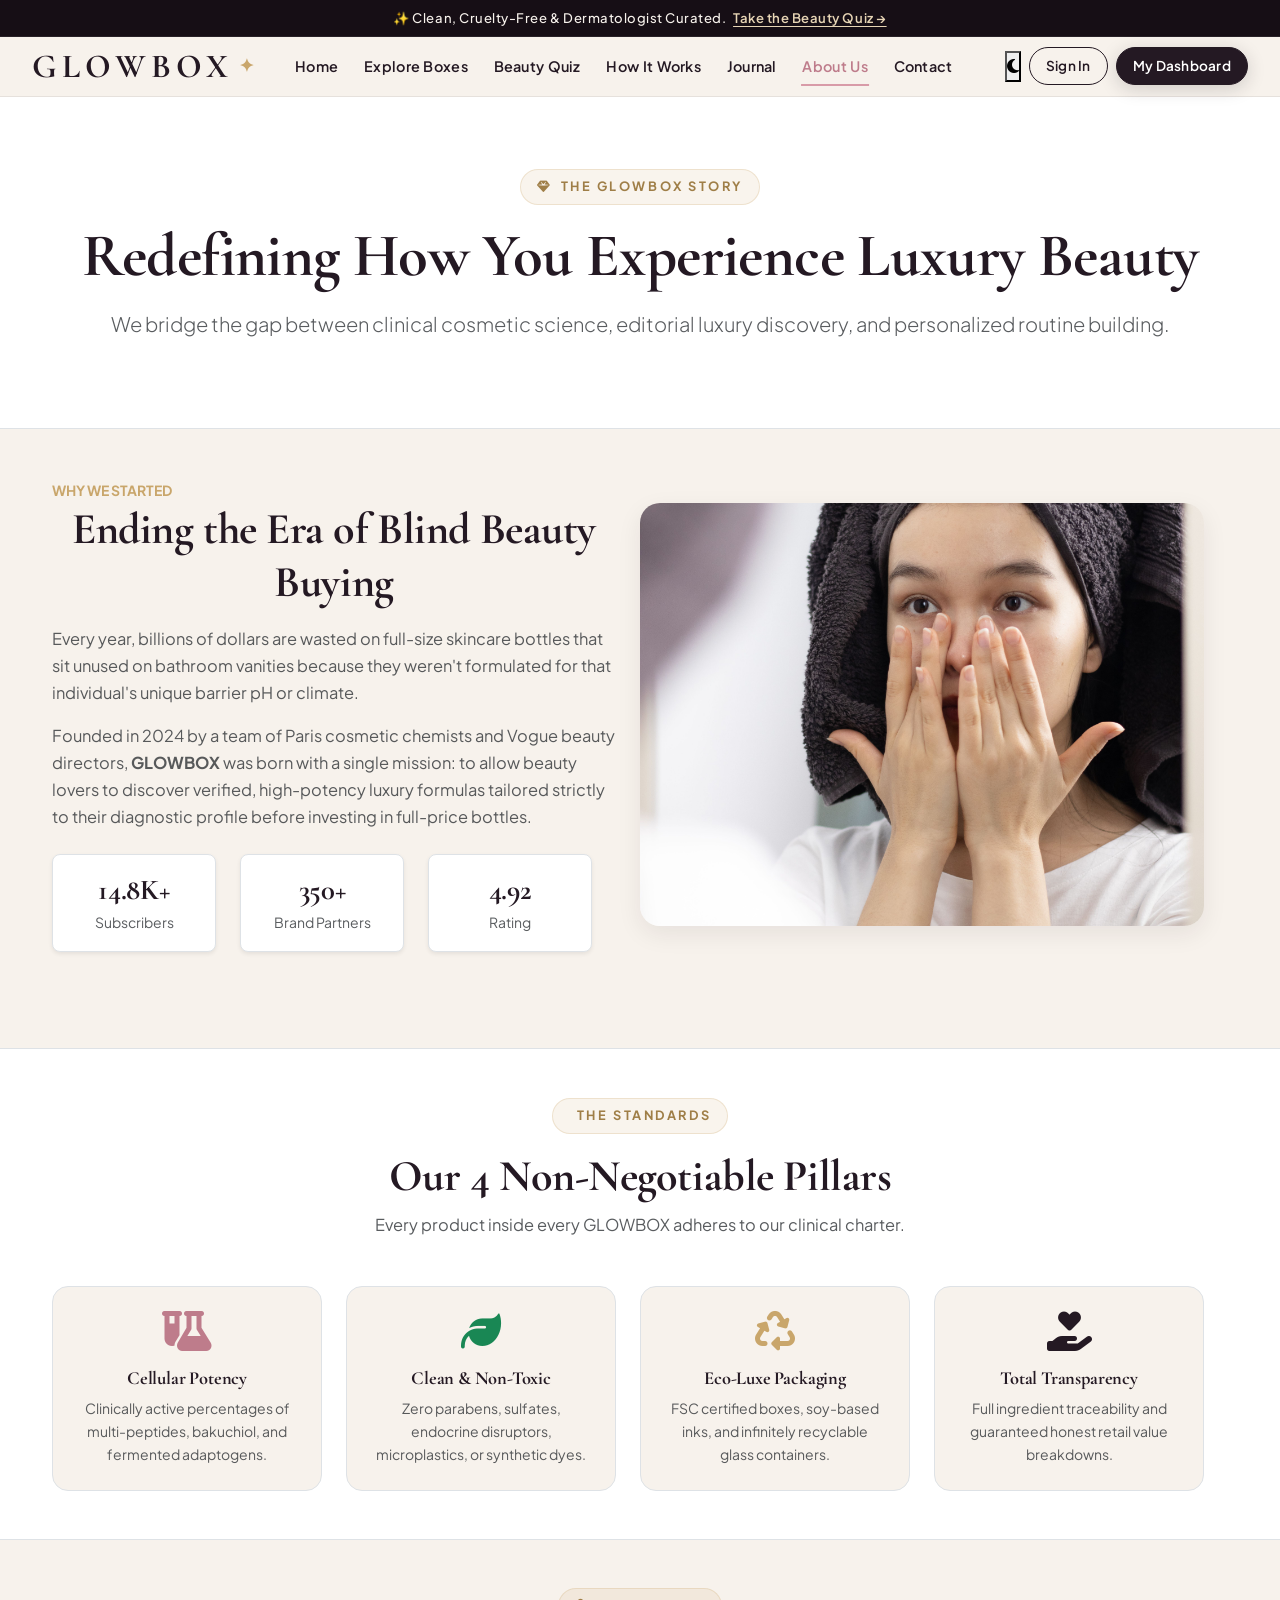
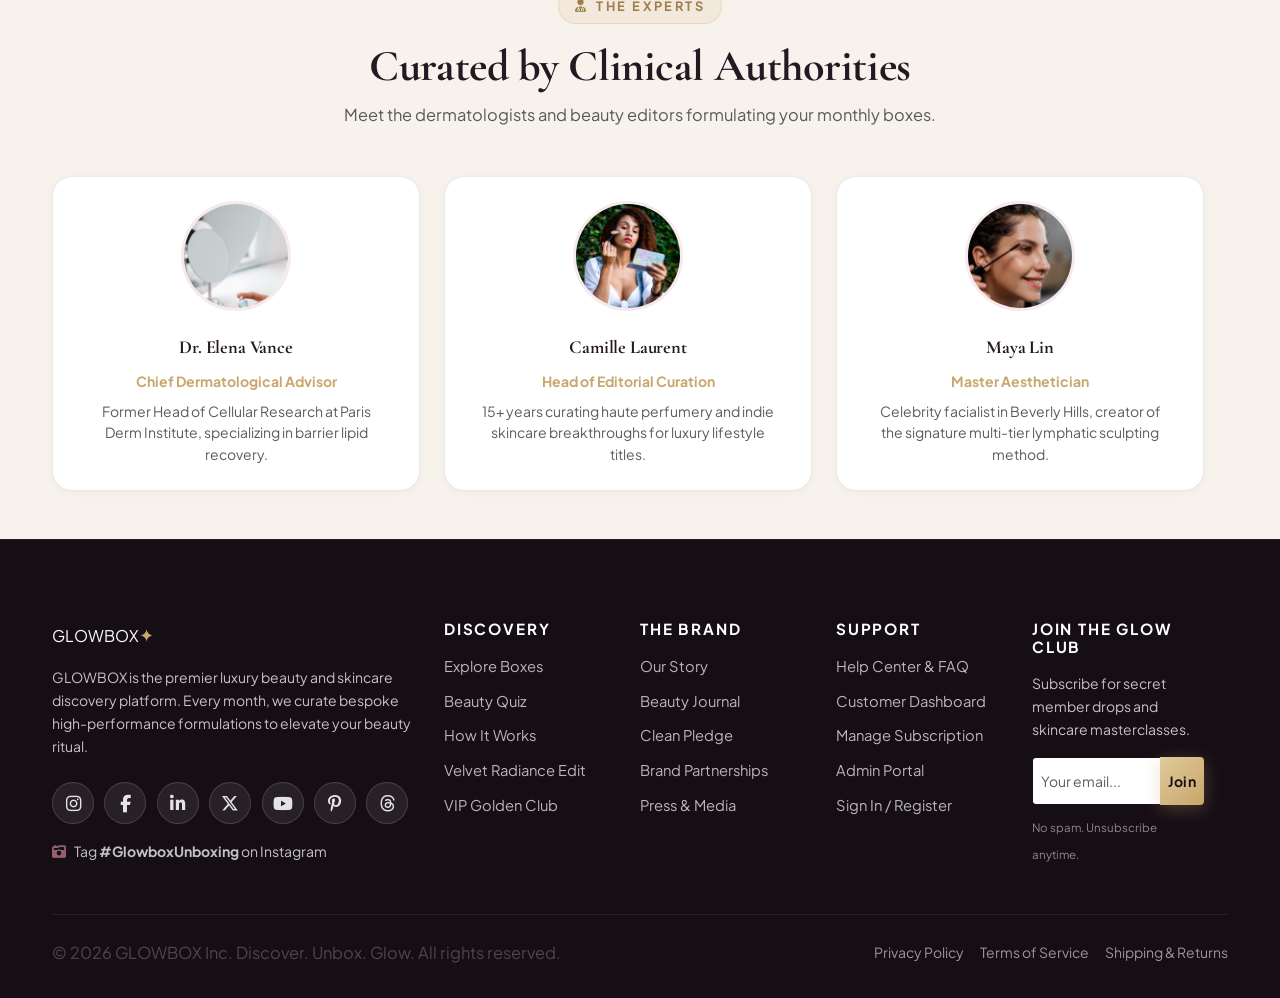
==== commit e33a3505: "Add luxury dark/light theme switcher icon to navbar across all pages" ====
--- a/about.html
+++ b/about.html
@@ -47,6 +47,9 @@
         </ul>
 
         <div class="d-flex align-items-center gap-2">
+          <button class="btn-theme-toggle" onclick="toggleGlowTheme()" title="Toggle Dark / Light Theme" aria-label="Toggle Theme">
+            <i class="fa-solid fa-moon theme-icon-indicator"></i>
+          </button>
           <a href="login.html" class="btn btn-sm btn-glow-outline px-3">Sign In</a>
           <a href="dashboard.html" class="btn btn-sm btn-glow-plum px-3">My Dashboard</a>
         </div>
--- a/css/style.css
+++ b/css/style.css
@@ -858,24 +858,28 @@
 
 .hero-floating-card {
   position: absolute;
-  background: rgba(255, 255, 255, 0.92);
-  backdrop-filter: blur(12px);
-  border: 1px solid rgba(255, 255, 255, 0.6);
-  padding: 1rem 1.25rem;
-  border-radius: var(--radius-lg);
-  box-shadow: var(--shadow-lg);
-  z-index: 2;
+  background: rgba(255, 255, 255, 0.94);
+  backdrop-filter: blur(14px);
+  -webkit-backdrop-filter: blur(14px);
+  border: 1px solid rgba(255, 255, 255, 0.8);
+  padding: 0.85rem 1.15rem;
+  border-radius: var(--radius-md);
+  box-shadow: 0 10px 30px rgba(36, 25, 35, 0.15);
+  z-index: 3;
   animation: floatAnim 4s ease-in-out infinite alternate;
+  pointer-events: auto;
 }
 
 .card-pos-1 {
-  bottom: 2rem;
-  left: -2rem;
+  bottom: 1.5rem;
+  left: 1.5rem;
+  max-width: calc(100% - 3rem);
 }
 
 .card-pos-2 {
-  top: 2.5rem;
-  right: -1.5rem;
+  top: 1.5rem;
+  right: 1.5rem;
+  max-width: calc(100% - 3rem);
   animation-delay: 2s;
 }
 
@@ -1838,5 +1842,140 @@
     margin-left: auto !important;
     margin-right: auto !important;
   }
-}
-
+/* ==========================================================================
+   THEME TOGGLE & LUXURY DARK MODE
+   ========================================================================== */
+.btn-theme-toggle {
+  width: 38px;
+  height: 38px;
+  min-width: 38px;
+  min-height: 38px;
+  border-radius: 50%;
+  background: rgba(36, 25, 35, 0.06);
+  border: 1px solid rgba(36, 25, 35, 0.12);
+  color: var(--color-plum);
+  display: inline-flex;
+  align-items: center;
+  justify-content: center;
+  cursor: pointer;
+  transition: all var(--transition-fast);
+  padding: 0;
+  font-size: 1.05rem;
+  flex-shrink: 0;
+}
+
+.btn-theme-toggle:hover {
+  background: var(--color-rose-light);
+  color: var(--color-rose-deep);
+  transform: rotate(20deg) scale(1.08);
+  box-shadow: 0 4px 12px rgba(216, 155, 168, 0.3);
+}
+
+[data-theme="dark"] .btn-theme-toggle {
+  background: rgba(255, 255, 255, 0.12);
+  border-color: rgba(255, 255, 255, 0.22);
+  color: #E7D5B5;
+}
+
+[data-theme="dark"] .btn-theme-toggle:hover {
+  background: rgba(231, 213, 181, 0.25);
+  color: #FFFFFF;
+  transform: rotate(-20deg) scale(1.08);
+  box-shadow: 0 4px 15px rgba(231, 213, 181, 0.4);
+}
+
+/* Luxury Dark Theme Master Overrides */
+[data-theme="dark"] {
+  --color-ivory: #140d13;
+  --color-ivory-dark: #1d141d;
+  --color-charcoal: #EDE8EE;
+  --color-charcoal-muted: #BDB7C2;
+  --color-border: rgba(255, 255, 255, 0.1);
+  --color-plum: #F8EDF2;
+  --color-plum-dark: #0b060b;
+  --color-plum-light: #2b1b28;
+}
+
+[data-theme="dark"] body {
+  background-color: #140d13 !important;
+  color: #EDE8EE !important;
+}
+
+[data-theme="dark"] .bg-white {
+  background-color: #1c121b !important;
+}
+
+[data-theme="dark"] .bg-ivory {
+  background-color: #140d13 !important;
+}
+
+[data-theme="dark"] .glow-nav {
+  background: rgba(20, 13, 19, 0.96) !important;
+  border-bottom-color: rgba(255, 255, 255, 0.08) !important;
+}
+
+[data-theme="dark"] .glow-nav.nav-scrolled {
+  background: rgba(14, 8, 13, 0.98) !important;
+  box-shadow: 0 4px 20px rgba(0, 0, 0, 0.5) !important;
+}
+
+[data-theme="dark"] .brand-logo-text {
+  color: #F8EDF2 !important;
+}
+
+[data-theme="dark"] .navbar-nav .nav-link {
+  color: #EDE8EE !important;
+}
+
+[data-theme="dark"] .navbar-nav .nav-link:hover,
+[data-theme="dark"] .navbar-nav .nav-link.active {
+  color: var(--color-champagne-light) !important;
+}
+
+[data-theme="dark"] .luxury-card,
+[data-theme="dark"] .card:not(.bg-plum),
+[data-theme="dark"] .quiz-container,
+[data-theme="dark"] .journal-post-card,
+[data-theme="dark"] .step-card {
+  background-color: #1d131c !important;
+  border-color: rgba(255, 255, 255, 0.1) !important;
+  color: #EDE8EE;
+}
+
+[data-theme="dark"] .text-plum {
+  color: #F8EDF2 !important;
+}
+
+[data-theme="dark"] .text-muted {
+  color: #BDB7C2 !important;
+}
+
+[data-theme="dark"] .form-control,
+[data-theme="dark"] .form-select {
+  background-color: #261924 !important;
+  border-color: rgba(255, 255, 255, 0.16) !important;
+  color: #FFFFFF !important;
+}
+
+[data-theme="dark"] .form-control:focus {
+  background-color: #2b1d29 !important;
+  color: #FFFFFF !important;
+  border-color: var(--color-rose) !important;
+}
+
+[data-theme="dark"] .modal-content {
+  background-color: #1d131c !important;
+  color: #EDE8EE;
+  border: 1px solid rgba(255, 255, 255, 0.15) !important;
+}
+
+[data-theme="dark"] .navbar-toggler {
+  background: rgba(255, 255, 255, 0.1) !important;
+  color: #F8EDF2 !important;
+}
+
+[data-theme="dark"] .glow-nav .navbar-collapse {
+  background: #1d131c !important;
+  border-color: rgba(255, 255, 255, 0.12) !important;
+}
+
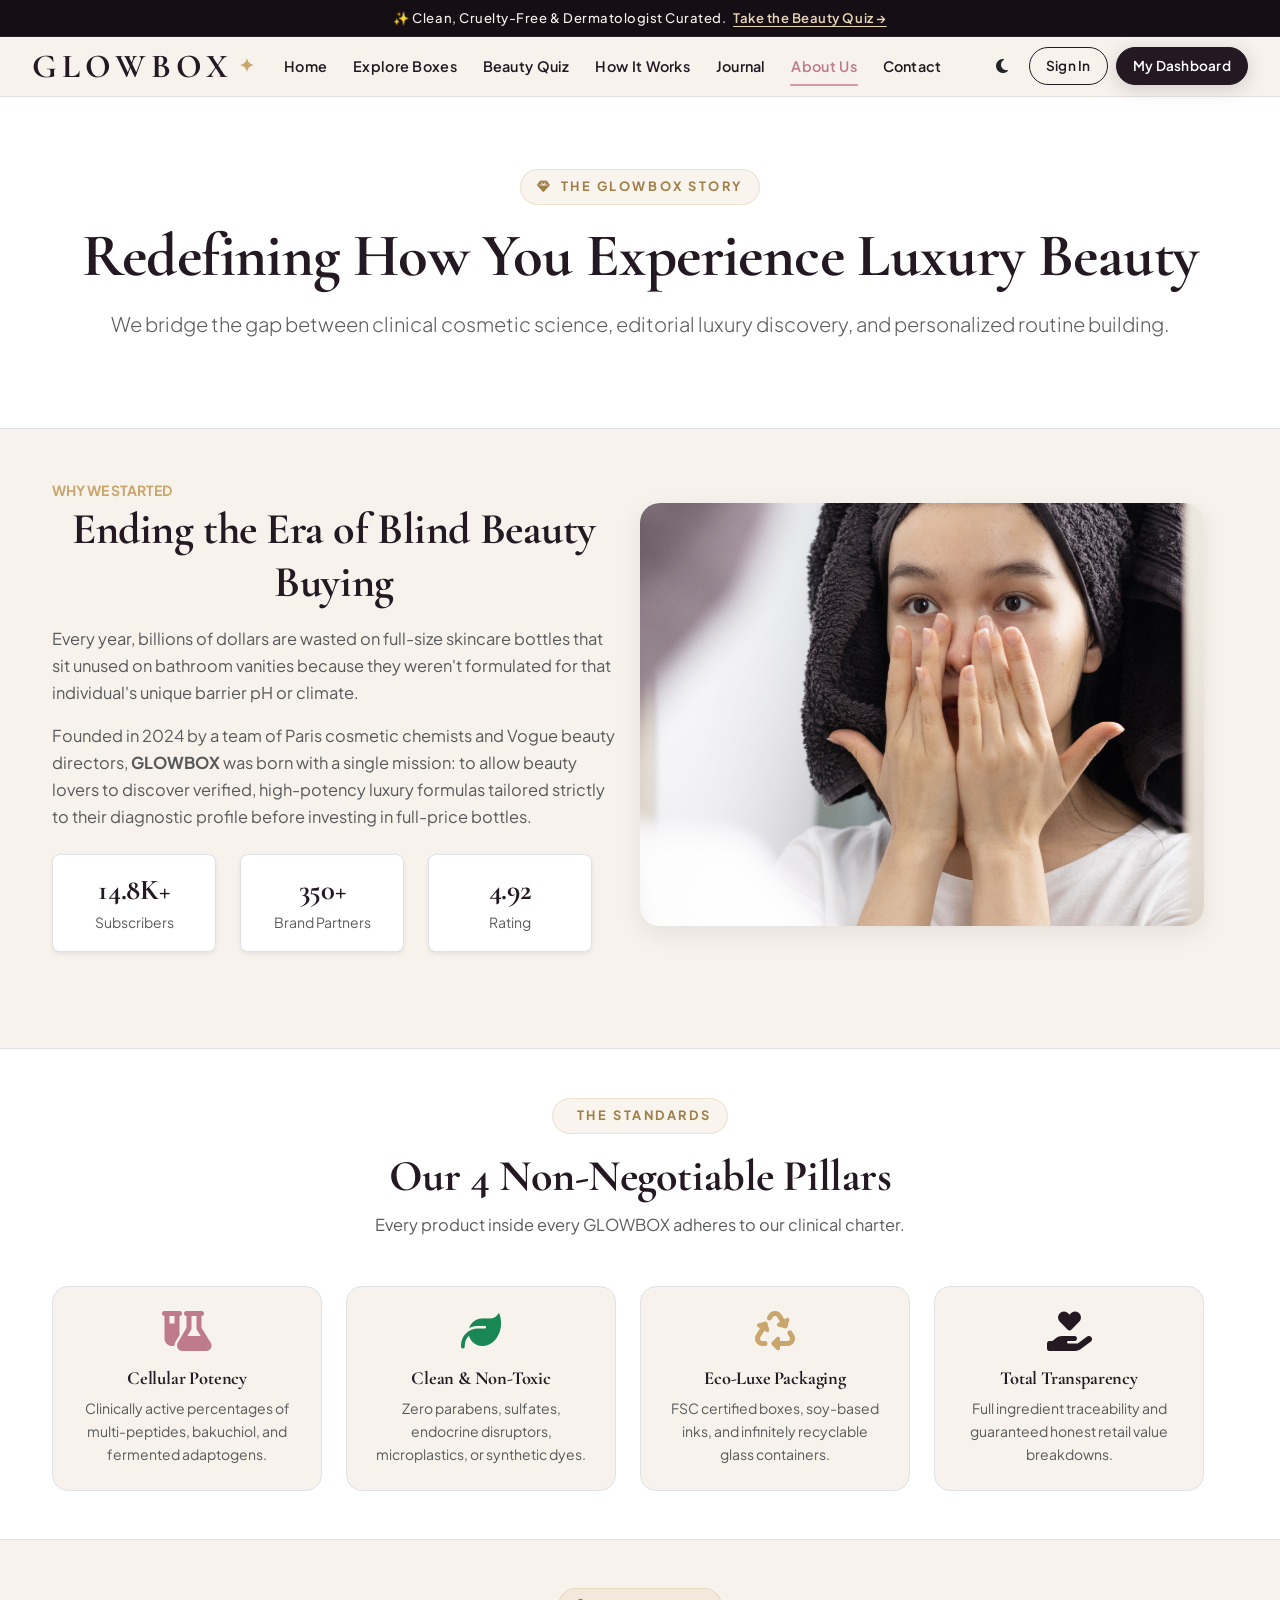
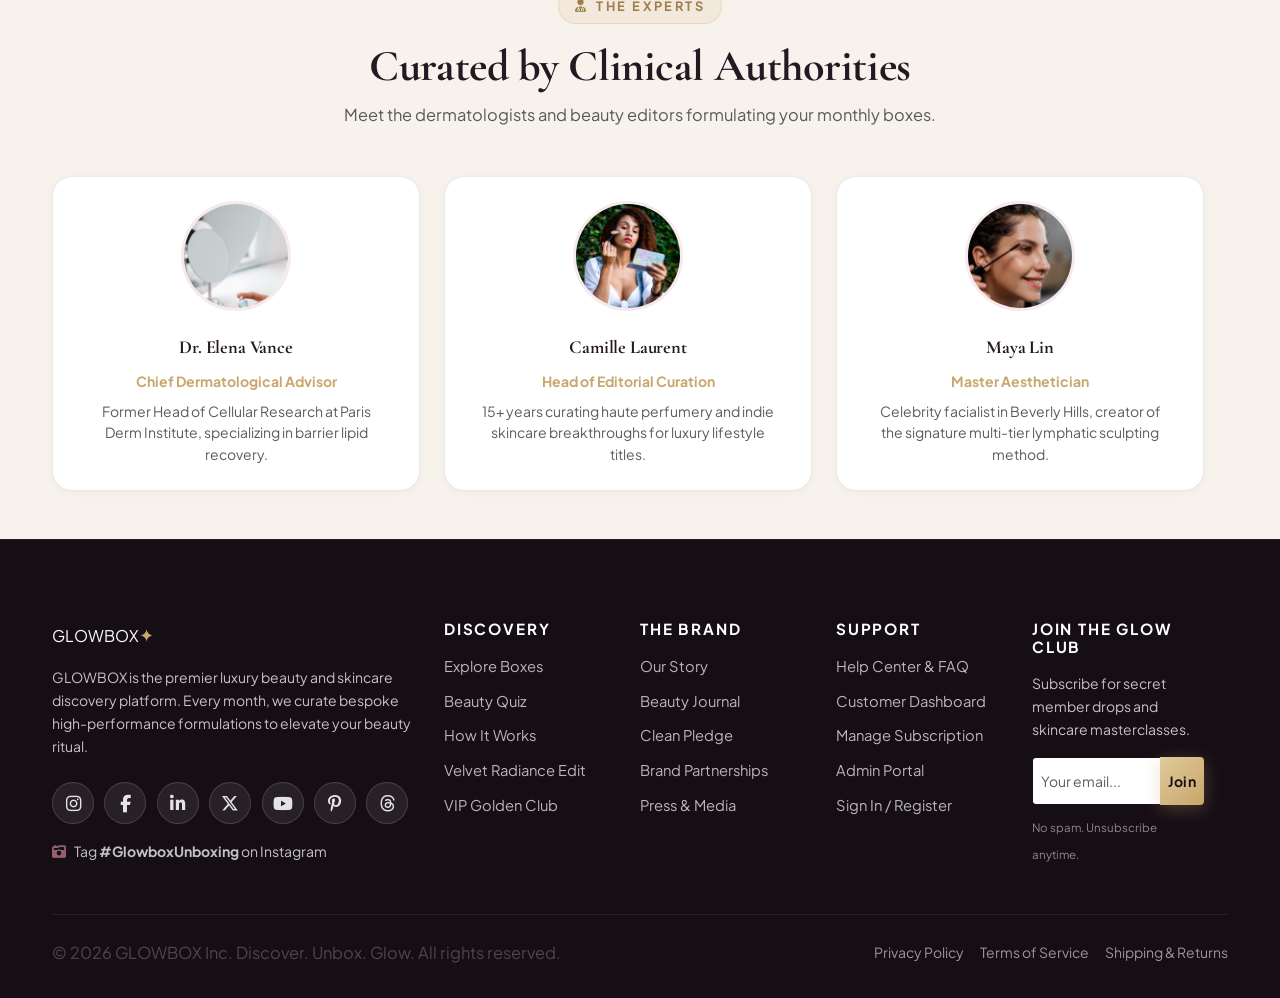
==== commit e0fa75ab: "Enhance theme toggle button to circular badge and deepen dark black theme across backgrounds and car" ====
--- a/about.html
+++ b/about.html
@@ -47,7 +47,7 @@
         </ul>
 
         <div class="d-flex align-items-center gap-2">
-          <button class="btn-theme-toggle" onclick="toggleGlowTheme()" title="Toggle Dark / Light Theme" aria-label="Toggle Theme">
+          <button type="button" class="btn btn-theme-toggle rounded-circle" onclick="toggleGlowTheme()" title="Toggle Dark / Light Theme" aria-label="Toggle Theme">
             <i class="fa-solid fa-moon theme-icon-indicator"></i>
           </button>
           <a href="login.html" class="btn btn-sm btn-glow-outline px-3">Sign In</a>
--- a/css/style.css
+++ b/css/style.css
@@ -1843,84 +1843,98 @@
     margin-right: auto !important;
   }
 /* ==========================================================================
-   THEME TOGGLE & LUXURY DARK MODE
+   THEME TOGGLE & LUXURY DARK BLACK MODE
    ========================================================================== */
 .btn-theme-toggle {
-  width: 38px;
-  height: 38px;
-  min-width: 38px;
-  min-height: 38px;
-  border-radius: 50%;
-  background: rgba(36, 25, 35, 0.06);
-  border: 1px solid rgba(36, 25, 35, 0.12);
-  color: var(--color-plum);
-  display: inline-flex;
-  align-items: center;
-  justify-content: center;
-  cursor: pointer;
-  transition: all var(--transition-fast);
-  padding: 0;
-  font-size: 1.05rem;
-  flex-shrink: 0;
+  width: 38px !important;
+  height: 38px !important;
+  min-width: 38px !important;
+  min-height: 38px !important;
+  border-radius: 50% !important;
+  display: inline-flex !important;
+  align-items: center !important;
+  justify-content: center !important;
+  padding: 0 !important;
+  border: 1.5px solid var(--color-plum) !important;
+  background: rgba(36, 25, 35, 0.06) !important;
+  color: var(--color-plum) !important;
+  cursor: pointer !important;
+  font-size: 1rem !important;
+  line-height: 1 !important;
+  flex-shrink: 0 !important;
+  outline: none !important;
+  box-shadow: 0 2px 6px rgba(36, 25, 35, 0.08) !important;
+  transition: all var(--transition-fast) !important;
 }
 
 .btn-theme-toggle:hover {
-  background: var(--color-rose-light);
-  color: var(--color-rose-deep);
-  transform: rotate(20deg) scale(1.08);
-  box-shadow: 0 4px 12px rgba(216, 155, 168, 0.3);
+  background: var(--color-plum) !important;
+  color: #FFFFFF !important;
+  transform: rotate(20deg) scale(1.08) !important;
+  box-shadow: 0 4px 12px rgba(36, 25, 35, 0.2) !important;
 }
 
 [data-theme="dark"] .btn-theme-toggle {
-  background: rgba(255, 255, 255, 0.12);
-  border-color: rgba(255, 255, 255, 0.22);
-  color: #E7D5B5;
+  border-color: rgba(231, 213, 181, 0.5) !important;
+  background: rgba(255, 255, 255, 0.08) !important;
+  color: #E7D5B5 !important;
+  box-shadow: 0 2px 8px rgba(0, 0, 0, 0.4) !important;
 }
 
 [data-theme="dark"] .btn-theme-toggle:hover {
-  background: rgba(231, 213, 181, 0.25);
-  color: #FFFFFF;
-  transform: rotate(-20deg) scale(1.08);
-  box-shadow: 0 4px 15px rgba(231, 213, 181, 0.4);
-}
-
-/* Luxury Dark Theme Master Overrides */
+  background: #E7D5B5 !important;
+  color: #0c0a0d !important;
+  transform: rotate(-20deg) scale(1.08) !important;
+  box-shadow: 0 4px 16px rgba(231, 213, 181, 0.4) !important;
+}
+
+/* ==========================================================================
+   PURE LUXURY DARK BLACK THEME (Background & All Cards)
+   ========================================================================== */
 [data-theme="dark"] {
-  --color-ivory: #140d13;
-  --color-ivory-dark: #1d141d;
+  --color-ivory: #0c0a0d;
+  --color-ivory-dark: #141016;
   --color-charcoal: #EDE8EE;
-  --color-charcoal-muted: #BDB7C2;
-  --color-border: rgba(255, 255, 255, 0.1);
+  --color-charcoal-muted: #A8A1AD;
+  --color-border: rgba(255, 255, 255, 0.08);
+  --color-border-dark: rgba(255, 255, 255, 0.15);
   --color-plum: #F8EDF2;
-  --color-plum-dark: #0b060b;
-  --color-plum-light: #2b1b28;
-}
-
+  --color-plum-dark: #070507;
+  --color-plum-light: #1f1821;
+}
+
+[data-theme="dark"] html,
 [data-theme="dark"] body {
-  background-color: #140d13 !important;
+  background-color: #0c0a0d !important;
   color: #EDE8EE !important;
 }
 
-[data-theme="dark"] .bg-white {
-  background-color: #1c121b !important;
-}
-
-[data-theme="dark"] .bg-ivory {
-  background-color: #140d13 !important;
-}
-
+/* All Sections & Backgrounds Dark Black */
+[data-theme="dark"] section,
+[data-theme="dark"] header,
+[data-theme="dark"] main,
+[data-theme="dark"] .bg-white,
+[data-theme="dark"] .bg-ivory,
+[data-theme="dark"] .bg-light,
+[data-theme="dark"] .border-top,
+[data-theme="dark"] .border-bottom {
+  background-color: #0c0a0d !important;
+  border-color: rgba(255, 255, 255, 0.07) !important;
+}
+
+/* Navbar Dark Black Glass */
 [data-theme="dark"] .glow-nav {
-  background: rgba(20, 13, 19, 0.96) !important;
-  border-bottom-color: rgba(255, 255, 255, 0.08) !important;
+  background: rgba(12, 10, 13, 0.95) !important;
+  border-bottom: 1px solid rgba(255, 255, 255, 0.08) !important;
 }
 
 [data-theme="dark"] .glow-nav.nav-scrolled {
-  background: rgba(14, 8, 13, 0.98) !important;
-  box-shadow: 0 4px 20px rgba(0, 0, 0, 0.5) !important;
+  background: rgba(9, 7, 10, 0.98) !important;
+  box-shadow: 0 4px 25px rgba(0, 0, 0, 0.7) !important;
 }
 
 [data-theme="dark"] .brand-logo-text {
-  color: #F8EDF2 !important;
+  color: #FFFFFF !important;
 }
 
 [data-theme="dark"] .navbar-nav .nav-link {
@@ -1932,50 +1946,124 @@
   color: var(--color-champagne-light) !important;
 }
 
+[data-theme="dark"] .glow-nav .navbar-collapse {
+  background: #141016 !important;
+  border-color: rgba(255, 255, 255, 0.12) !important;
+}
+
+[data-theme="dark"] .navbar-toggler {
+  background: rgba(255, 255, 255, 0.08) !important;
+  color: #FFFFFF !important;
+}
+
+/* All Cards Dark Black Architecture */
+[data-theme="dark"] .card,
 [data-theme="dark"] .luxury-card,
-[data-theme="dark"] .card:not(.bg-plum),
+[data-theme="dark"] .step-card,
 [data-theme="dark"] .quiz-container,
 [data-theme="dark"] .journal-post-card,
-[data-theme="dark"] .step-card {
-  background-color: #1d131c !important;
-  border-color: rgba(255, 255, 255, 0.1) !important;
-  color: #EDE8EE;
-}
-
-[data-theme="dark"] .text-plum {
-  color: #F8EDF2 !important;
-}
-
-[data-theme="dark"] .text-muted {
-  color: #BDB7C2 !important;
-}
-
+[data-theme="dark"] .ugc-story-card,
+[data-theme="dark"] .quiz-option-card,
+[data-theme="dark"] .dashboard-sidebar,
+[data-theme="dark"] .sidebar-user-card,
+[data-theme="dark"] .p-4.bg-white,
+[data-theme="dark"] .p-3.bg-ivory,
+[data-theme="dark"] .stat-card {
+  background-color: #161318 !important;
+  border: 1px solid rgba(255, 255, 255, 0.08) !important;
+  color: #EDE8EE !important;
+  box-shadow: 0 8px 30px rgba(0, 0, 0, 0.5) !important;
+}
+
+/* Inside Card Nested Elements */
+[data-theme="dark"] .card-body,
+[data-theme="dark"] .card-footer,
+[data-theme="dark"] .card-body-luxury,
+[data-theme="dark"] .card-footer-luxury,
+[data-theme="dark"] .card-pos-1,
+[data-theme="dark"] .card-pos-2,
+[data-theme="dark"] .hero-floating-card {
+  background-color: #1c1720 !important;
+  color: #EDE8EE !important;
+  border-color: rgba(255, 255, 255, 0.08) !important;
+}
+
+/* Typography in Dark Mode */
+[data-theme="dark"] h1,
+[data-theme="dark"] h2,
+[data-theme="dark"] h3,
+[data-theme="dark"] h4,
+[data-theme="dark"] h5,
+[data-theme="dark"] h6,
+[data-theme="dark"] .font-serif,
+[data-theme="dark"] .text-plum,
+[data-theme="dark"] .fw-bold {
+  color: #FFFFFF !important;
+}
+
+[data-theme="dark"] .text-muted,
+[data-theme="dark"] p.text-muted,
+[data-theme="dark"] span.text-muted {
+  color: #A8A1AD !important;
+}
+
+/* Buttons in Dark Mode */
+[data-theme="dark"] .btn-glow-outline {
+  border-color: rgba(231, 213, 181, 0.4) !important;
+  color: #E7D5B5 !important;
+  background: transparent !important;
+}
+
+[data-theme="dark"] .btn-glow-outline:hover {
+  background: #E7D5B5 !important;
+  color: #0c0a0d !important;
+}
+
+[data-theme="dark"] .btn-glow-plum {
+  background: linear-gradient(135deg, #2b1b28 0%, #1a1018 100%) !important;
+  border-color: rgba(216, 155, 168, 0.3) !important;
+  color: #FFFFFF !important;
+}
+
+[data-theme="dark"] .btn-glow-plum:hover {
+  background: linear-gradient(135deg, #382434 0%, #241923 100%) !important;
+  box-shadow: 0 0 20px rgba(216, 155, 168, 0.35) !important;
+}
+
+/* Form Controls & Modals */
 [data-theme="dark"] .form-control,
 [data-theme="dark"] .form-select {
-  background-color: #261924 !important;
-  border-color: rgba(255, 255, 255, 0.16) !important;
+  background-color: #1f1922 !important;
+  border: 1px solid rgba(255, 255, 255, 0.12) !important;
   color: #FFFFFF !important;
 }
 
-[data-theme="dark"] .form-control:focus {
-  background-color: #2b1d29 !important;
+[data-theme="dark"] .form-control:focus,
+[data-theme="dark"] .form-select:focus {
+  background-color: #261e2a !important;
+  border-color: var(--color-rose) !important;
   color: #FFFFFF !important;
-  border-color: var(--color-rose) !important;
 }
 
 [data-theme="dark"] .modal-content {
-  background-color: #1d131c !important;
-  color: #EDE8EE;
-  border: 1px solid rgba(255, 255, 255, 0.15) !important;
-}
-
-[data-theme="dark"] .navbar-toggler {
-  background: rgba(255, 255, 255, 0.1) !important;
-  color: #F8EDF2 !important;
-}
-
-[data-theme="dark"] .glow-nav .navbar-collapse {
-  background: #1d131c !important;
-  border-color: rgba(255, 255, 255, 0.12) !important;
-}
-
+  background-color: #141016 !important;
+  border: 1px solid rgba(255, 255, 255, 0.12) !important;
+  color: #EDE8EE !important;
+}
+
+[data-theme="dark"] .modal-header {
+  border-bottom: 1px solid rgba(255, 255, 255, 0.08) !important;
+}
+
+/* Hero Glow Ambience */
+[data-theme="dark"] .hero-glow-blob {
+  opacity: 0.12 !important;
+  filter: blur(100px) !important;
+}
+
+/* Footer Dark Mode */
+[data-theme="dark"] .glow-footer {
+  background: #080608 !important;
+  border-top: 1px solid rgba(255, 255, 255, 0.06) !important;
+}
+
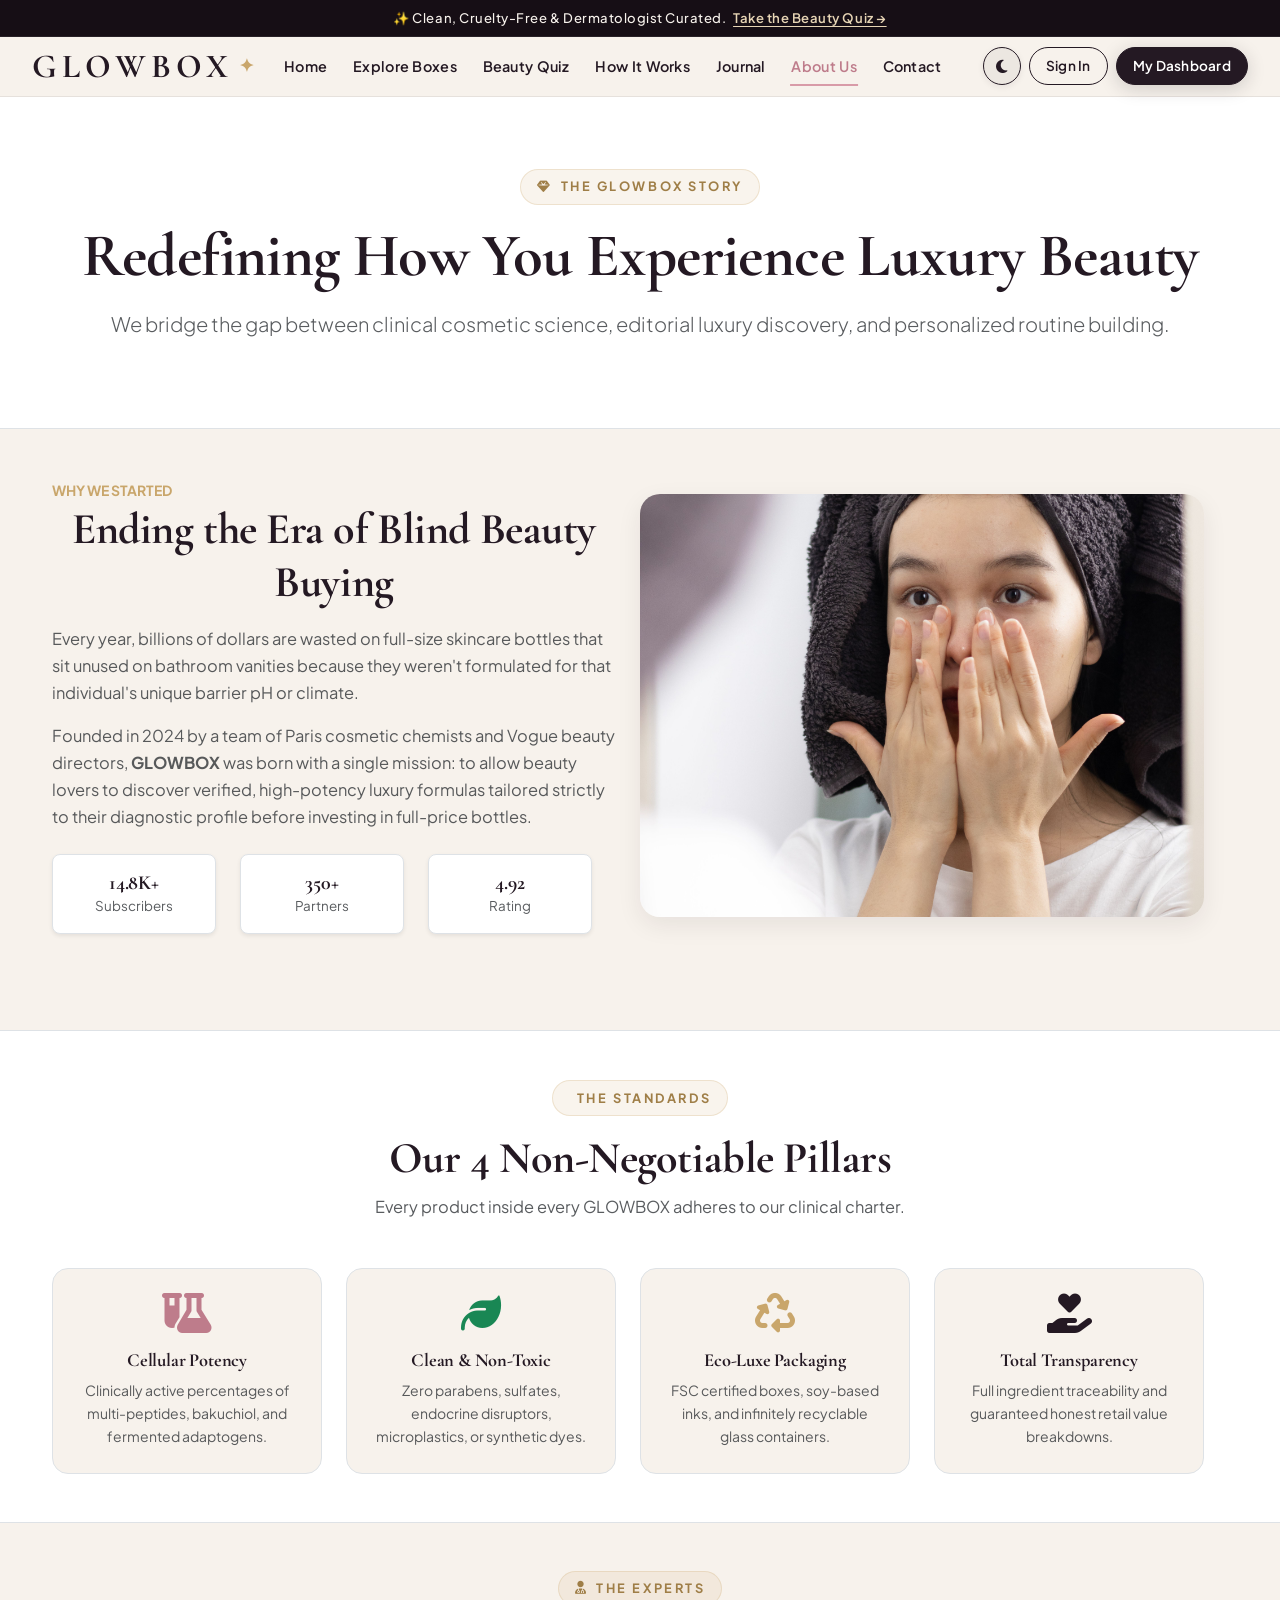
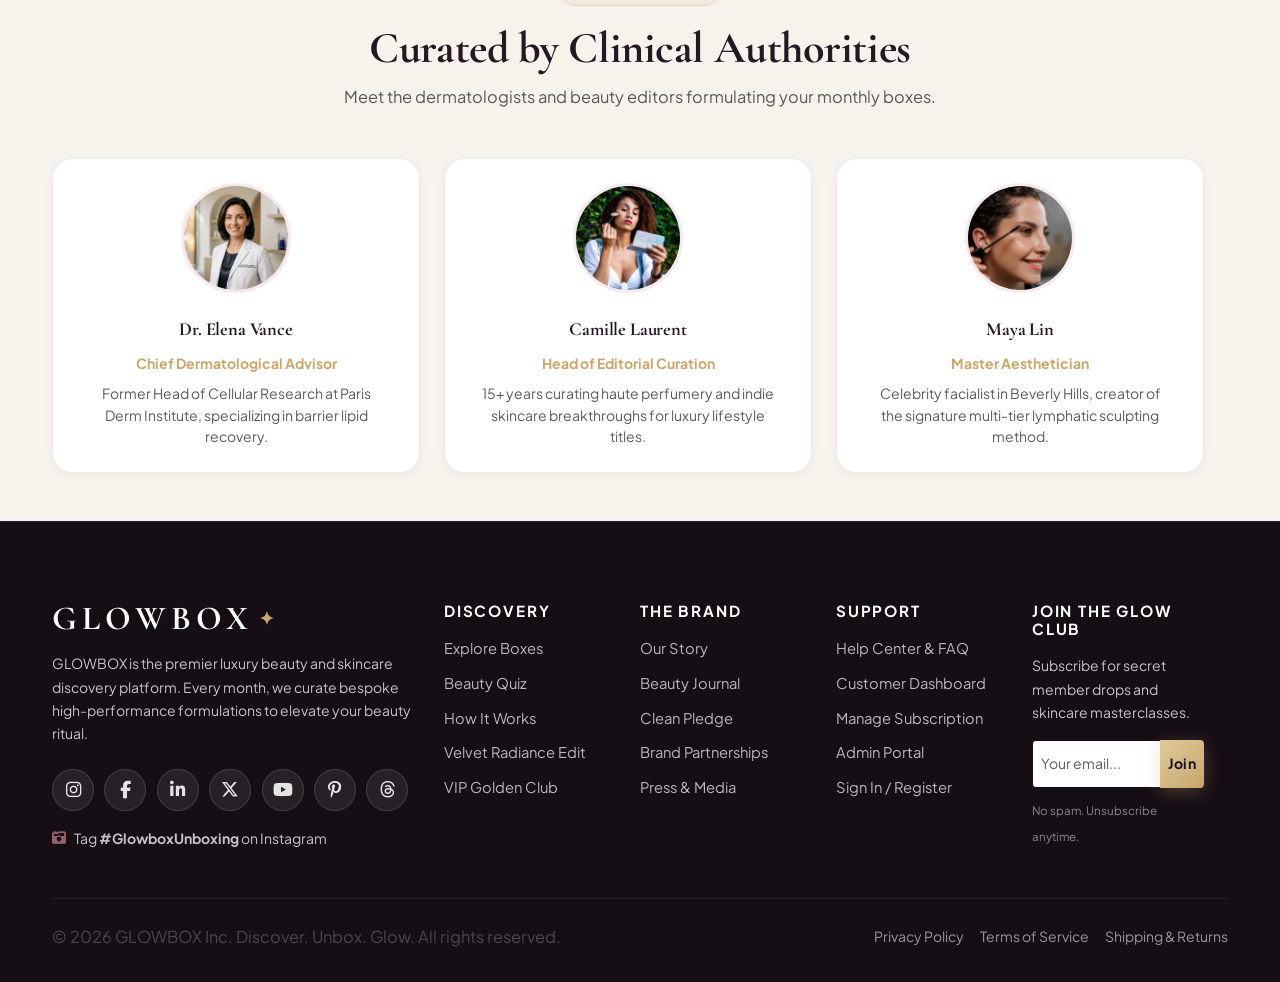
==== commit 4c6bef0f: "k" ====
--- a/about.html
+++ b/about.html
@@ -81,23 +81,23 @@
           <p class="text-muted mb-4">
             Founded in 2024 by a team of Paris cosmetic chemists and Vogue beauty directors, <strong>GLOWBOX</strong> was born with a single mission: to allow beauty lovers to discover verified, high-potency luxury formulas tailored strictly to their diagnostic profile before investing in full-price bottles.
           </p>
-          <div class="row g-3 text-center">
+          <div class="row g-2 g-sm-3 text-center">
             <div class="col-4">
-              <div class="p-3 bg-white rounded-3 border shadow-sm">
-                <h3 class="font-serif text-plum fw-bold mb-0">14.8K+</h3>
-                <small class="text-muted">Subscribers</small>
+              <div class="p-2 p-sm-3 bg-white rounded-3 border shadow-sm h-100 d-flex flex-column justify-content-center align-items-center">
+                <h4 class="font-serif text-plum fw-bold mb-0 fs-5 fs-sm-3">14.8K+</h4>
+                <small class="text-muted d-block text-nowrap" style="font-size: clamp(0.7rem, 2.3vw, 0.84rem);">Subscribers</small>
               </div>
             </div>
             <div class="col-4">
-              <div class="p-3 bg-white rounded-3 border shadow-sm">
-                <h3 class="font-serif text-plum fw-bold mb-0">350+</h3>
-                <small class="text-muted">Brand Partners</small>
+              <div class="p-2 p-sm-3 bg-white rounded-3 border shadow-sm h-100 d-flex flex-column justify-content-center align-items-center">
+                <h4 class="font-serif text-plum fw-bold mb-0 fs-5 fs-sm-3">350+</h4>
+                <small class="text-muted d-block text-nowrap" style="font-size: clamp(0.7rem, 2.3vw, 0.84rem);">Partners</small>
               </div>
             </div>
             <div class="col-4">
-              <div class="p-3 bg-white rounded-3 border shadow-sm">
-                <h3 class="font-serif text-plum fw-bold mb-0">4.92</h3>
-                <small class="text-muted">Rating</small>
+              <div class="p-2 p-sm-3 bg-white rounded-3 border shadow-sm h-100 d-flex flex-column justify-content-center align-items-center">
+                <h4 class="font-serif text-plum fw-bold mb-0 fs-5 fs-sm-3">4.92</h4>
+                <small class="text-muted d-block text-nowrap" style="font-size: clamp(0.7rem, 2.3vw, 0.84rem);">Rating</small>
               </div>
             </div>
           </div>
@@ -166,7 +166,7 @@
       <div class="row g-4 justify-content-center">
         <div class="col-md-4">
           <div class="luxury-card p-4 bg-white text-center h-100">
-            <img src="image/pexels-pavel-danilyuk-6417924.jpg" alt="Dr. Elena Vance" class="img-team-headshot">
+            <img src="image/dr-elena-vance.jpg" alt="Dr. Elena Vance" class="img-team-headshot">
             <h5 class="font-serif text-plum fw-bold mb-1">Dr. Elena Vance</h5>
             <small class="text-champagne fw-bold d-block mb-2">Chief Dermatological Advisor</small>
             <p class="small text-muted m-0">Former Head of Cellular Research at Paris Derm Institute, specializing in barrier lipid recovery.</p>
--- a/css/style.css
+++ b/css/style.css
@@ -552,21 +552,32 @@
   z-index: 2;
 }
 
+.brand-logo-text {
+  font-family: var(--font-heading) !important;
+  font-size: clamp(1.4rem, 4vw, 2.1rem) !important;
+  font-weight: 700 !important;
+  letter-spacing: 0.15em !important;
+  color: var(--color-plum);
+  display: inline-flex !important;
+  align-items: center !important;
+  gap: 0.35rem !important;
+  line-height: 1 !important;
+  transition: var(--transition-fast) !important;
+  text-decoration: none !important;
+}
+
 .navbar-brand .brand-logo-text {
-  font-family: var(--font-heading);
-  font-size: clamp(1.4rem, 4vw, 2.1rem);
-  font-weight: 700;
-  letter-spacing: 0.15em;
   color: var(--color-plum);
-  display: flex;
-  align-items: center;
-  gap: 0.35rem;
-  line-height: 1;
-  transition: var(--transition-fast);
 }
 
 .navbar-brand:hover .brand-logo-text {
   color: var(--color-plum-dark);
+}
+
+.glow-footer .brand-logo-text {
+  font-family: var(--font-heading) !important;
+  font-size: clamp(1.4rem, 4vw, 2.1rem) !important;
+  color: #FFFFFF !important;
 }
 
 .brand-sparkle {
@@ -1450,15 +1461,18 @@
   position: relative;
   border-radius: var(--radius-lg);
   overflow: hidden;
-  aspect-ratio: 9 / 14;
+  aspect-ratio: 9 / 15;
+  min-height: 290px;
   box-shadow: var(--shadow-md);
   transition: var(--transition-base);
   cursor: pointer;
   background: #241923;
+  display: flex;
+  flex-direction: column;
 }
 
 .ugc-story-card:hover {
-  transform: translateY(-8px) scale(1.02);
+  transform: translateY(-6px) scale(1.02);
   box-shadow: var(--shadow-glow);
 }
 
@@ -1470,7 +1484,7 @@
 }
 
 .ugc-story-card:hover .ugc-story-img {
-  transform: scale(1.08);
+  transform: scale(1.06);
 }
 
 .ugc-story-overlay {
@@ -1479,57 +1493,78 @@
   left: 0;
   width: 100%;
   height: 100%;
-  background: linear-gradient(180deg, rgba(36, 25, 35, 0.1) 0%, rgba(36, 25, 35, 0.25) 50%, rgba(36, 25, 35, 0.75) 100%);
+  background: linear-gradient(180deg, rgba(36, 25, 35, 0.08) 0%, rgba(36, 25, 35, 0.2) 40%, rgba(36, 25, 35, 0.78) 100%);
   display: flex;
   flex-direction: column;
   justify-content: space-between;
-  padding: 1.25rem;
+  padding: 0.85rem;
   z-index: 2;
 }
 
 .ugc-play-btn {
   position: absolute;
-  top: 50%;
+  top: 36%;
   left: 50%;
   transform: translate(-50%, -50%);
-  width: 54px;
-  height: 54px;
+  width: 50px;
+  height: 50px;
   border-radius: 50%;
-  background: rgba(255, 255, 255, 0.85);
+  background: rgba(255, 255, 255, 0.92);
   backdrop-filter: blur(8px);
   color: var(--color-plum);
   display: flex;
   align-items: center;
   justify-content: center;
-  font-size: 1.25rem;
-  box-shadow: 0 4px 20px rgba(0, 0, 0, 0.25);
+  font-size: 1.15rem;
+  box-shadow: 0 4px 20px rgba(0, 0, 0, 0.3);
   transition: var(--transition-fast);
-  border: 2px solid rgba(255, 255, 255, 0.9);
+  border: 2px solid rgba(255, 255, 255, 0.95);
+  z-index: 4;
 }
 
 .ugc-story-card:hover .ugc-play-btn {
   background: #fff;
-  transform: translate(-50%, -50%) scale(1.15);
+  transform: translate(-50%, -50%) scale(1.1);
   color: var(--color-rose-deep);
   box-shadow: 0 0 25px rgba(216, 155, 168, 0.8);
 }
 
 .ugc-quote-bubble {
-  background: rgba(255, 255, 255, 0.94);
+  background: rgba(255, 255, 255, 0.95);
   backdrop-filter: blur(12px);
   border-radius: var(--radius-md);
-  padding: 0.85rem 1rem;
-  box-shadow: 0 4px 16px rgba(0, 0, 0, 0.15);
-  border: 1px solid rgba(255, 255, 255, 0.8);
+  padding: 0.65rem 0.85rem;
+  box-shadow: 0 4px 16px rgba(0, 0, 0, 0.18);
+  border: 1px solid rgba(255, 255, 255, 0.85);
   margin-top: auto;
+  z-index: 3;
+  width: 100%;
 }
 
 .ugc-quote-bubble p {
   color: var(--color-plum-dark);
-  font-size: 0.88rem;
+  font-size: clamp(0.72rem, 1.8vw, 0.84rem);
   font-weight: 600;
-  line-height: 1.35;
+  line-height: 1.3;
   margin: 0;
+  text-align: center;
+}
+
+/* High Contrast Journal Hero Badge */
+.badge-spotlight {
+  background: #DFCA9B !important;
+  color: #191118 !important;
+  font-weight: 700 !important;
+  letter-spacing: 0.12em !important;
+  text-transform: uppercase !important;
+  font-size: 0.78rem !important;
+  padding: 0.45rem 1.15rem !important;
+  border-radius: 9999px !important;
+  box-shadow: 0 4px 16px rgba(0, 0, 0, 0.4) !important;
+  border: 1px solid rgba(255, 255, 255, 0.45) !important;
+  display: inline-flex !important;
+  align-items: center !important;
+  gap: 0.45rem !important;
 }
 
 /* Animations */
@@ -1713,6 +1748,23 @@
   .quiz-container {
     padding: 2rem 1.5rem;
   }
+  .ugc-story-card {
+    aspect-ratio: 9 / 16;
+    min-height: 270px;
+  }
+  .ugc-play-btn {
+    top: 33% !important;
+    width: 42px !important;
+    height: 42px !important;
+    font-size: 0.95rem !important;
+  }
+  .ugc-quote-bubble {
+    padding: 0.45rem 0.6rem !important;
+  }
+  .ugc-quote-bubble p {
+    font-size: 0.72rem !important;
+    line-height: 1.25 !important;
+  }
 }
 
 /* Breakpoint 5: Large Mobile / Phablet (576px - 767px) */
@@ -1722,7 +1774,21 @@
     object-fit: cover;
   }
   .ugc-story-card {
-    aspect-ratio: 9 / 14;
+    aspect-ratio: 9 / 15;
+    min-height: 270px;
+  }
+  .ugc-play-btn {
+    top: 34% !important;
+    width: 42px !important;
+    height: 42px !important;
+    font-size: 0.95rem !important;
+  }
+  .ugc-quote-bubble {
+    padding: 0.45rem 0.65rem !important;
+  }
+  .ugc-quote-bubble p {
+    font-size: 0.74rem !important;
+    line-height: 1.25 !important;
   }
   .quiz-container {
     padding: 1.75rem 1.25rem;
@@ -1741,6 +1807,23 @@
   .section-tag {
     font-size: 0.72rem;
     padding: 0.3rem 0.75rem;
+  }
+  .ugc-story-card {
+    aspect-ratio: 9 / 15;
+    min-height: 260px;
+  }
+  .ugc-play-btn {
+    top: 33% !important;
+    width: 40px !important;
+    height: 40px !important;
+    font-size: 0.9rem !important;
+  }
+  .ugc-quote-bubble {
+    padding: 0.4rem 0.55rem !important;
+  }
+  .ugc-quote-bubble p {
+    font-size: 0.72rem !important;
+    line-height: 1.22 !important;
   }
   .quiz-container {
     padding: 1.5rem 1rem;
@@ -1761,7 +1844,7 @@
   }
 }
 
-/* Breakpoint 7: Small Mobile (320px - 374px) */
+/* Breakpoint 7: Small Mobile (320px - 374px including 360px) */
 @media (max-width: 374.98px) {
   .hero-img-box img {
     height: 220px;
@@ -1769,6 +1852,24 @@
   }
   .brand-logo-text {
     font-size: 1.4rem;
+  }
+  .ugc-story-card {
+    aspect-ratio: 9 / 16;
+    min-height: 250px;
+  }
+  .ugc-play-btn {
+    top: 30% !important;
+    width: 36px !important;
+    height: 36px !important;
+    font-size: 0.82rem !important;
+  }
+  .ugc-quote-bubble {
+    padding: 0.35rem 0.45rem !important;
+    border-radius: var(--radius-sm) !important;
+  }
+  .ugc-quote-bubble p {
+    font-size: 0.68rem !important;
+    line-height: 1.2 !important;
   }
   .btn-glow-plum,
   .btn-glow-champagne,
@@ -1842,6 +1943,8 @@
     margin-left: auto !important;
     margin-right: auto !important;
   }
+}
+
 /* ==========================================================================
    THEME TOGGLE & LUXURY DARK BLACK MODE
    ========================================================================== */
@@ -1856,21 +1959,21 @@
   justify-content: center !important;
   padding: 0 !important;
   border: 1.5px solid var(--color-plum) !important;
-  background: rgba(36, 25, 35, 0.06) !important;
+  background: rgba(36, 25, 35, 0.05) !important;
   color: var(--color-plum) !important;
   cursor: pointer !important;
-  font-size: 1rem !important;
+  font-size: 0.95rem !important;
   line-height: 1 !important;
   flex-shrink: 0 !important;
   outline: none !important;
   box-shadow: 0 2px 6px rgba(36, 25, 35, 0.08) !important;
-  transition: all var(--transition-fast) !important;
+  transition: background-color var(--transition-fast), color var(--transition-fast), border-color var(--transition-fast), box-shadow var(--transition-fast) !important;
 }
 
 .btn-theme-toggle:hover {
   background: var(--color-plum) !important;
   color: #FFFFFF !important;
-  transform: rotate(20deg) scale(1.08) !important;
+  transform: none !important;
   box-shadow: 0 4px 12px rgba(36, 25, 35, 0.2) !important;
 }
 
@@ -1884,74 +1987,167 @@
 [data-theme="dark"] .btn-theme-toggle:hover {
   background: #E7D5B5 !important;
   color: #0c0a0d !important;
-  transform: rotate(-20deg) scale(1.08) !important;
+  transform: none !important;
   box-shadow: 0 4px 16px rgba(231, 213, 181, 0.4) !important;
+}
+
+/* Mobile Hamburger Menu Theme Toggle Design - Matches Remaining Buttons */
+@media (max-width: 1199.98px) {
+  .glow-nav .navbar-collapse .btn-theme-toggle {
+    width: 100% !important;
+    min-height: 44px !important;
+    border-radius: var(--radius-full) !important;
+    border: 1.5px solid var(--color-plum) !important;
+    background: transparent !important;
+    color: var(--color-plum) !important;
+    display: flex !important;
+    align-items: center !important;
+    justify-content: center !important;
+    gap: 0.5rem !important;
+    font-size: 0.92rem !important;
+    font-weight: 600 !important;
+    transform: none !important;
+    padding: 0.5rem 1rem !important;
+  }
+
+  .glow-nav .navbar-collapse .btn-theme-toggle:hover {
+    background: var(--color-plum) !important;
+    color: #FFFFFF !important;
+    transform: none !important;
+  }
+
+  [data-theme="dark"] .glow-nav .navbar-collapse .btn-theme-toggle {
+    border-color: rgba(231, 213, 181, 0.4) !important;
+    background: transparent !important;
+    color: #E7D5B5 !important;
+  }
+
+  [data-theme="dark"] .glow-nav .navbar-collapse .btn-theme-toggle:hover {
+    background: #E7D5B5 !important;
+    color: #0c0a0d !important;
+    transform: none !important;
+  }
 }
 
 /* ==========================================================================
    PURE LUXURY DARK BLACK THEME (Background & All Cards)
    ========================================================================== */
-[data-theme="dark"] {
+[data-theme="dark"],
+html.dark-theme,
+body.dark-theme {
   --color-ivory: #0c0a0d;
   --color-ivory-dark: #141016;
   --color-charcoal: #EDE8EE;
-  --color-charcoal-muted: #A8A1AD;
+  --color-charcoal-muted: #B8B0BD;
   --color-border: rgba(255, 255, 255, 0.08);
   --color-border-dark: rgba(255, 255, 255, 0.15);
-  --color-plum: #F8EDF2;
+  --color-plum: #FFFFFF;
   --color-plum-dark: #070507;
   --color-plum-light: #1f1821;
 }
 
 [data-theme="dark"] html,
-[data-theme="dark"] body {
+[data-theme="dark"] body,
+html.dark-theme,
+body.dark-theme {
   background-color: #0c0a0d !important;
   color: #EDE8EE !important;
 }
 
-/* All Sections & Backgrounds Dark Black */
+/* All Sections & Backgrounds Pure Dark Black */
 [data-theme="dark"] section,
 [data-theme="dark"] header,
 [data-theme="dark"] main,
+[data-theme="dark"] .hero-wrapper,
+[data-theme="dark"] .page-header,
 [data-theme="dark"] .bg-white,
 [data-theme="dark"] .bg-ivory,
 [data-theme="dark"] .bg-light,
+[data-theme="dark"] .bg-rose-soft,
+[data-theme="dark"] .bg-champagne-soft,
 [data-theme="dark"] .border-top,
-[data-theme="dark"] .border-bottom {
+[data-theme="dark"] .border-bottom,
+.dark-theme section,
+.dark-theme header,
+.dark-theme main,
+.dark-theme .hero-wrapper,
+.dark-theme .page-header,
+.dark-theme .bg-white,
+.dark-theme .bg-ivory,
+.dark-theme .bg-light,
+.dark-theme .bg-rose-soft,
+.dark-theme .bg-champagne-soft,
+.dark-theme .border-top,
+.dark-theme .border-bottom {
+  background: #0c0a0d !important;
   background-color: #0c0a0d !important;
-  border-color: rgba(255, 255, 255, 0.07) !important;
+  border-color: rgba(255, 255, 255, 0.08) !important;
+}
+
+/* Hero Section in Dark Mode */
+[data-theme="dark"] .hero-wrapper,
+.dark-theme .hero-wrapper {
+  background: radial-gradient(circle at 80% 20%, rgba(216, 155, 168, 0.08) 0%, #0c0a0d 65%) !important;
+}
+
+[data-theme="dark"] .page-header,
+.dark-theme .page-header {
+  background: radial-gradient(circle at 50% 30%, rgba(201, 166, 107, 0.08) 0%, #0c0a0d 70%) !important;
+}
+
+/* Section Tags in Dark Mode */
+[data-theme="dark"] .section-tag,
+.dark-theme .section-tag {
+  background: rgba(231, 213, 181, 0.12) !important;
+  color: #E7D5B5 !important;
+  border: 1px solid rgba(231, 213, 181, 0.3) !important;
+}
+
+/* Hero Title Accents */
+[data-theme="dark"] .hero-title-highlight,
+.dark-theme .hero-title-highlight {
+  color: #EFA6B6 !important;
+  text-shadow: 0 0 20px rgba(239, 166, 182, 0.3) !important;
 }
 
 /* Navbar Dark Black Glass */
-[data-theme="dark"] .glow-nav {
+[data-theme="dark"] .glow-nav,
+.dark-theme .glow-nav {
   background: rgba(12, 10, 13, 0.95) !important;
   border-bottom: 1px solid rgba(255, 255, 255, 0.08) !important;
 }
 
-[data-theme="dark"] .glow-nav.nav-scrolled {
+[data-theme="dark"] .glow-nav.nav-scrolled,
+.dark-theme .glow-nav.nav-scrolled {
   background: rgba(9, 7, 10, 0.98) !important;
   box-shadow: 0 4px 25px rgba(0, 0, 0, 0.7) !important;
 }
 
-[data-theme="dark"] .brand-logo-text {
+[data-theme="dark"] .brand-logo-text,
+.dark-theme .brand-logo-text {
   color: #FFFFFF !important;
 }
 
-[data-theme="dark"] .navbar-nav .nav-link {
+[data-theme="dark"] .navbar-nav .nav-link,
+.dark-theme .navbar-nav .nav-link {
   color: #EDE8EE !important;
 }
 
 [data-theme="dark"] .navbar-nav .nav-link:hover,
-[data-theme="dark"] .navbar-nav .nav-link.active {
+[data-theme="dark"] .navbar-nav .nav-link.active,
+.dark-theme .navbar-nav .nav-link:hover,
+.dark-theme .navbar-nav .nav-link.active {
   color: var(--color-champagne-light) !important;
 }
 
-[data-theme="dark"] .glow-nav .navbar-collapse {
+[data-theme="dark"] .glow-nav .navbar-collapse,
+.dark-theme .glow-nav .navbar-collapse {
   background: #141016 !important;
   border-color: rgba(255, 255, 255, 0.12) !important;
 }
 
-[data-theme="dark"] .navbar-toggler {
+[data-theme="dark"] .navbar-toggler,
+.dark-theme .navbar-toggler {
   background: rgba(255, 255, 255, 0.08) !important;
   color: #FFFFFF !important;
 }
@@ -1968,7 +2164,23 @@
 [data-theme="dark"] .sidebar-user-card,
 [data-theme="dark"] .p-4.bg-white,
 [data-theme="dark"] .p-3.bg-ivory,
-[data-theme="dark"] .stat-card {
+[data-theme="dark"] .stat-card,
+[data-theme="dark"] .testimonial-card,
+[data-theme="dark"] .accordion-item,
+.dark-theme .card,
+.dark-theme .luxury-card,
+.dark-theme .step-card,
+.dark-theme .quiz-container,
+.dark-theme .journal-post-card,
+.dark-theme .ugc-story-card,
+.dark-theme .quiz-option-card,
+.dark-theme .dashboard-sidebar,
+.dark-theme .sidebar-user-card,
+.dark-theme .p-4.bg-white,
+.dark-theme .p-3.bg-ivory,
+.dark-theme .stat-card,
+.dark-theme .testimonial-card,
+.dark-theme .accordion-item {
   background-color: #161318 !important;
   border: 1px solid rgba(255, 255, 255, 0.08) !important;
   color: #EDE8EE !important;
@@ -1982,10 +2194,31 @@
 [data-theme="dark"] .card-footer-luxury,
 [data-theme="dark"] .card-pos-1,
 [data-theme="dark"] .card-pos-2,
-[data-theme="dark"] .hero-floating-card {
+[data-theme="dark"] .hero-floating-card,
+[data-theme="dark"] .accordion-body,
+.dark-theme .card-body,
+.dark-theme .card-footer,
+.dark-theme .card-body-luxury,
+.dark-theme .card-footer-luxury,
+.dark-theme .card-pos-1,
+.dark-theme .card-pos-2,
+.dark-theme .hero-floating-card,
+.dark-theme .accordion-body {
   background-color: #1c1720 !important;
   color: #EDE8EE !important;
   border-color: rgba(255, 255, 255, 0.08) !important;
+}
+
+[data-theme="dark"] .accordion-button,
+.dark-theme .accordion-button {
+  background-color: #161318 !important;
+  color: #FFFFFF !important;
+}
+
+[data-theme="dark"] .accordion-button:not(.collapsed),
+.dark-theme .accordion-button:not(.collapsed) {
+  background-color: #1f1922 !important;
+  color: var(--color-champagne-light) !important;
 }
 
 /* Typography in Dark Mode */
@@ -1997,72 +2230,106 @@
 [data-theme="dark"] h6,
 [data-theme="dark"] .font-serif,
 [data-theme="dark"] .text-plum,
-[data-theme="dark"] .fw-bold {
+[data-theme="dark"] strong.text-plum,
+[data-theme="dark"] span.text-plum,
+[data-theme="dark"] .fw-bold,
+.dark-theme h1,
+.dark-theme h2,
+.dark-theme h3,
+.dark-theme h4,
+.dark-theme h5,
+.dark-theme h6,
+.dark-theme .font-serif,
+.dark-theme .text-plum,
+.dark-theme strong.text-plum,
+.dark-theme span.text-plum,
+.dark-theme .fw-bold {
   color: #FFFFFF !important;
 }
 
+[data-theme="dark"] p,
+[data-theme="dark"] .lead,
+[data-theme="dark"] .section-intro-text,
 [data-theme="dark"] .text-muted,
 [data-theme="dark"] p.text-muted,
-[data-theme="dark"] span.text-muted {
-  color: #A8A1AD !important;
+[data-theme="dark"] span.text-muted,
+.dark-theme p,
+.dark-theme .lead,
+.dark-theme .section-intro-text,
+.dark-theme .text-muted,
+.dark-theme p.text-muted,
+.dark-theme span.text-muted {
+  color: #D3CCD6 !important;
 }
 
 /* Buttons in Dark Mode */
-[data-theme="dark"] .btn-glow-outline {
+[data-theme="dark"] .btn-glow-outline,
+.dark-theme .btn-glow-outline {
   border-color: rgba(231, 213, 181, 0.4) !important;
   color: #E7D5B5 !important;
   background: transparent !important;
 }
 
-[data-theme="dark"] .btn-glow-outline:hover {
+[data-theme="dark"] .btn-glow-outline:hover,
+.dark-theme .btn-glow-outline:hover {
   background: #E7D5B5 !important;
   color: #0c0a0d !important;
 }
 
-[data-theme="dark"] .btn-glow-plum {
+[data-theme="dark"] .btn-glow-plum,
+.dark-theme .btn-glow-plum {
   background: linear-gradient(135deg, #2b1b28 0%, #1a1018 100%) !important;
   border-color: rgba(216, 155, 168, 0.3) !important;
   color: #FFFFFF !important;
 }
 
-[data-theme="dark"] .btn-glow-plum:hover {
+[data-theme="dark"] .btn-glow-plum:hover,
+.dark-theme .btn-glow-plum:hover {
   background: linear-gradient(135deg, #382434 0%, #241923 100%) !important;
   box-shadow: 0 0 20px rgba(216, 155, 168, 0.35) !important;
 }
 
 /* Form Controls & Modals */
 [data-theme="dark"] .form-control,
-[data-theme="dark"] .form-select {
+[data-theme="dark"] .form-select,
+.dark-theme .form-control,
+.dark-theme .form-select {
   background-color: #1f1922 !important;
   border: 1px solid rgba(255, 255, 255, 0.12) !important;
   color: #FFFFFF !important;
 }
 
 [data-theme="dark"] .form-control:focus,
-[data-theme="dark"] .form-select:focus {
+[data-theme="dark"] .form-select:focus,
+.dark-theme .form-control:focus,
+.dark-theme .form-select:focus {
   background-color: #261e2a !important;
   border-color: var(--color-rose) !important;
   color: #FFFFFF !important;
 }
 
-[data-theme="dark"] .modal-content {
+[data-theme="dark"] .modal-content,
+.dark-theme .modal-content {
   background-color: #141016 !important;
   border: 1px solid rgba(255, 255, 255, 0.12) !important;
   color: #EDE8EE !important;
 }
 
-[data-theme="dark"] .modal-header {
+[data-theme="dark"] .modal-header,
+.dark-theme .modal-header {
   border-bottom: 1px solid rgba(255, 255, 255, 0.08) !important;
 }
 
 /* Hero Glow Ambience */
-[data-theme="dark"] .hero-glow-blob {
+[data-theme="dark"] .hero-glow-blob,
+.dark-theme .hero-glow-blob {
   opacity: 0.12 !important;
   filter: blur(100px) !important;
 }
 
 /* Footer Dark Mode */
-[data-theme="dark"] .glow-footer {
+[data-theme="dark"] .glow-footer,
+.dark-theme .glow-footer {
   background: #080608 !important;
   border-top: 1px solid rgba(255, 255, 255, 0.06) !important;
 }
